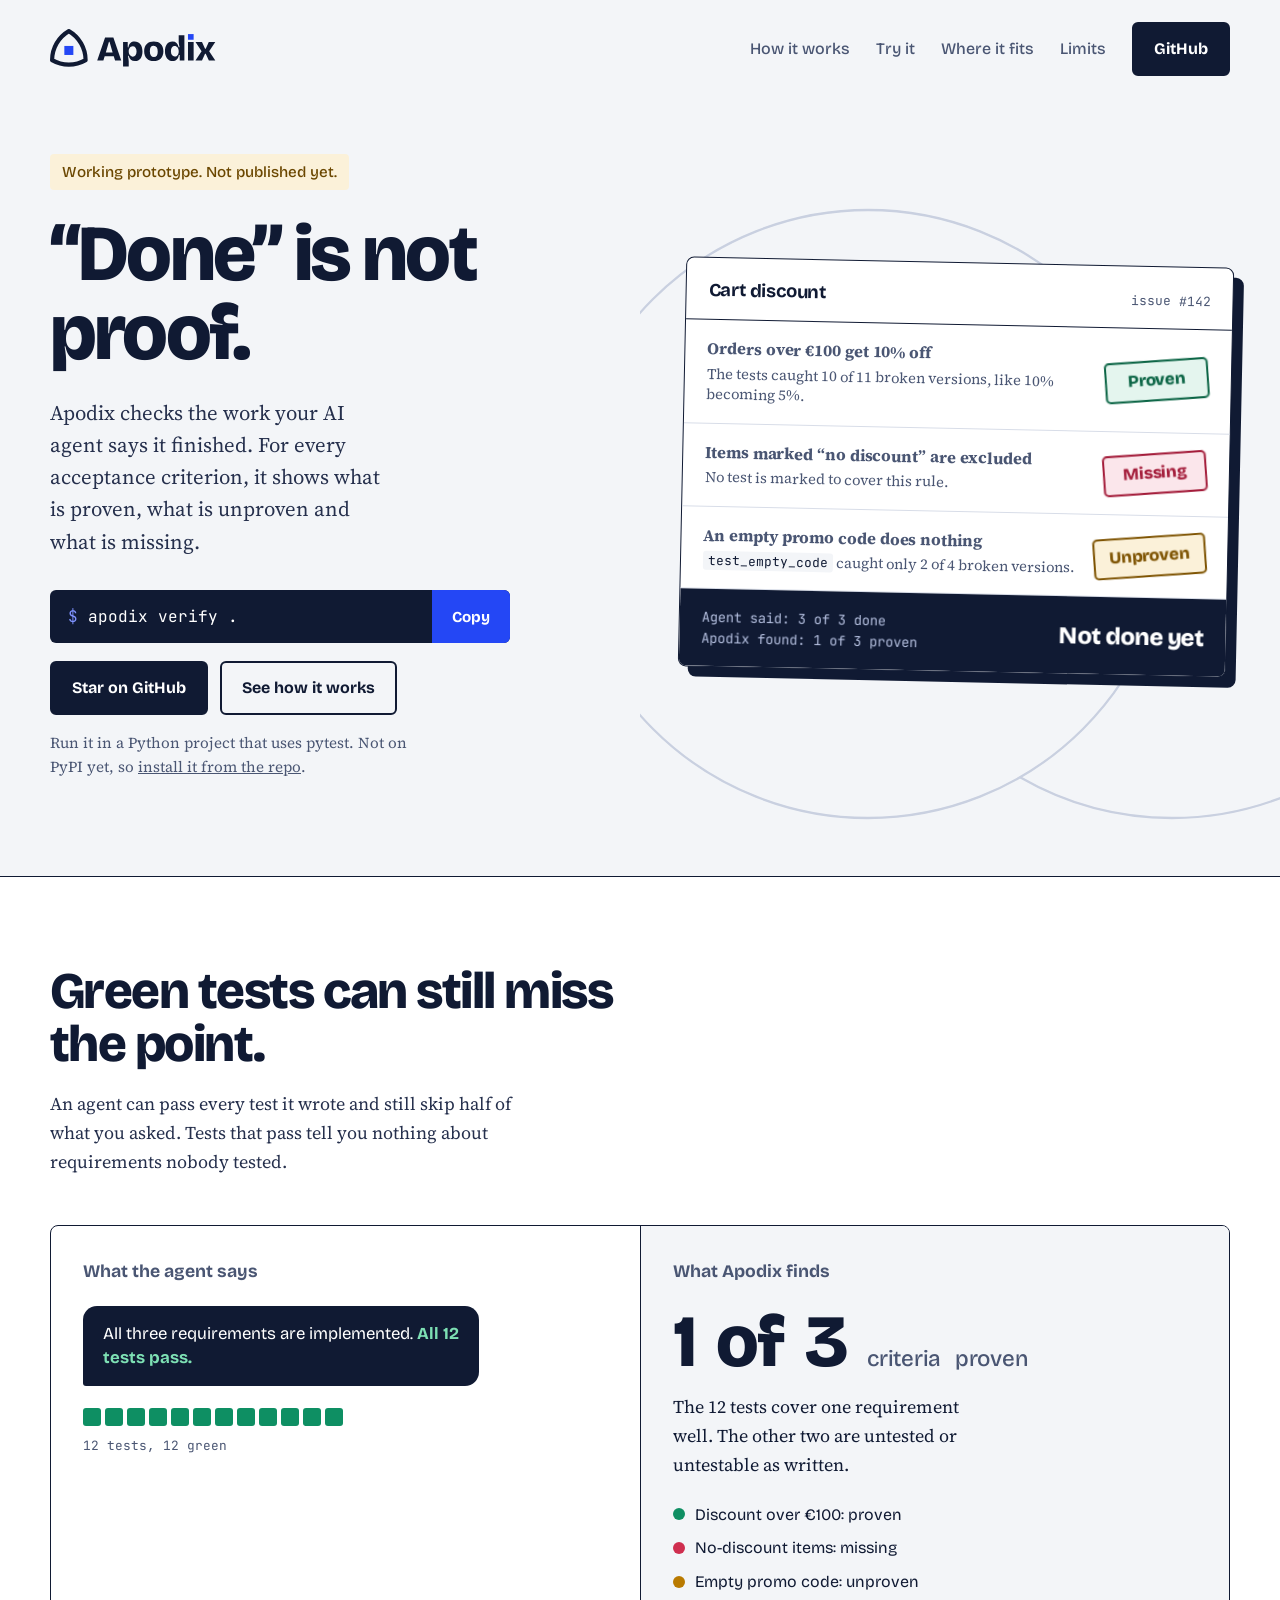
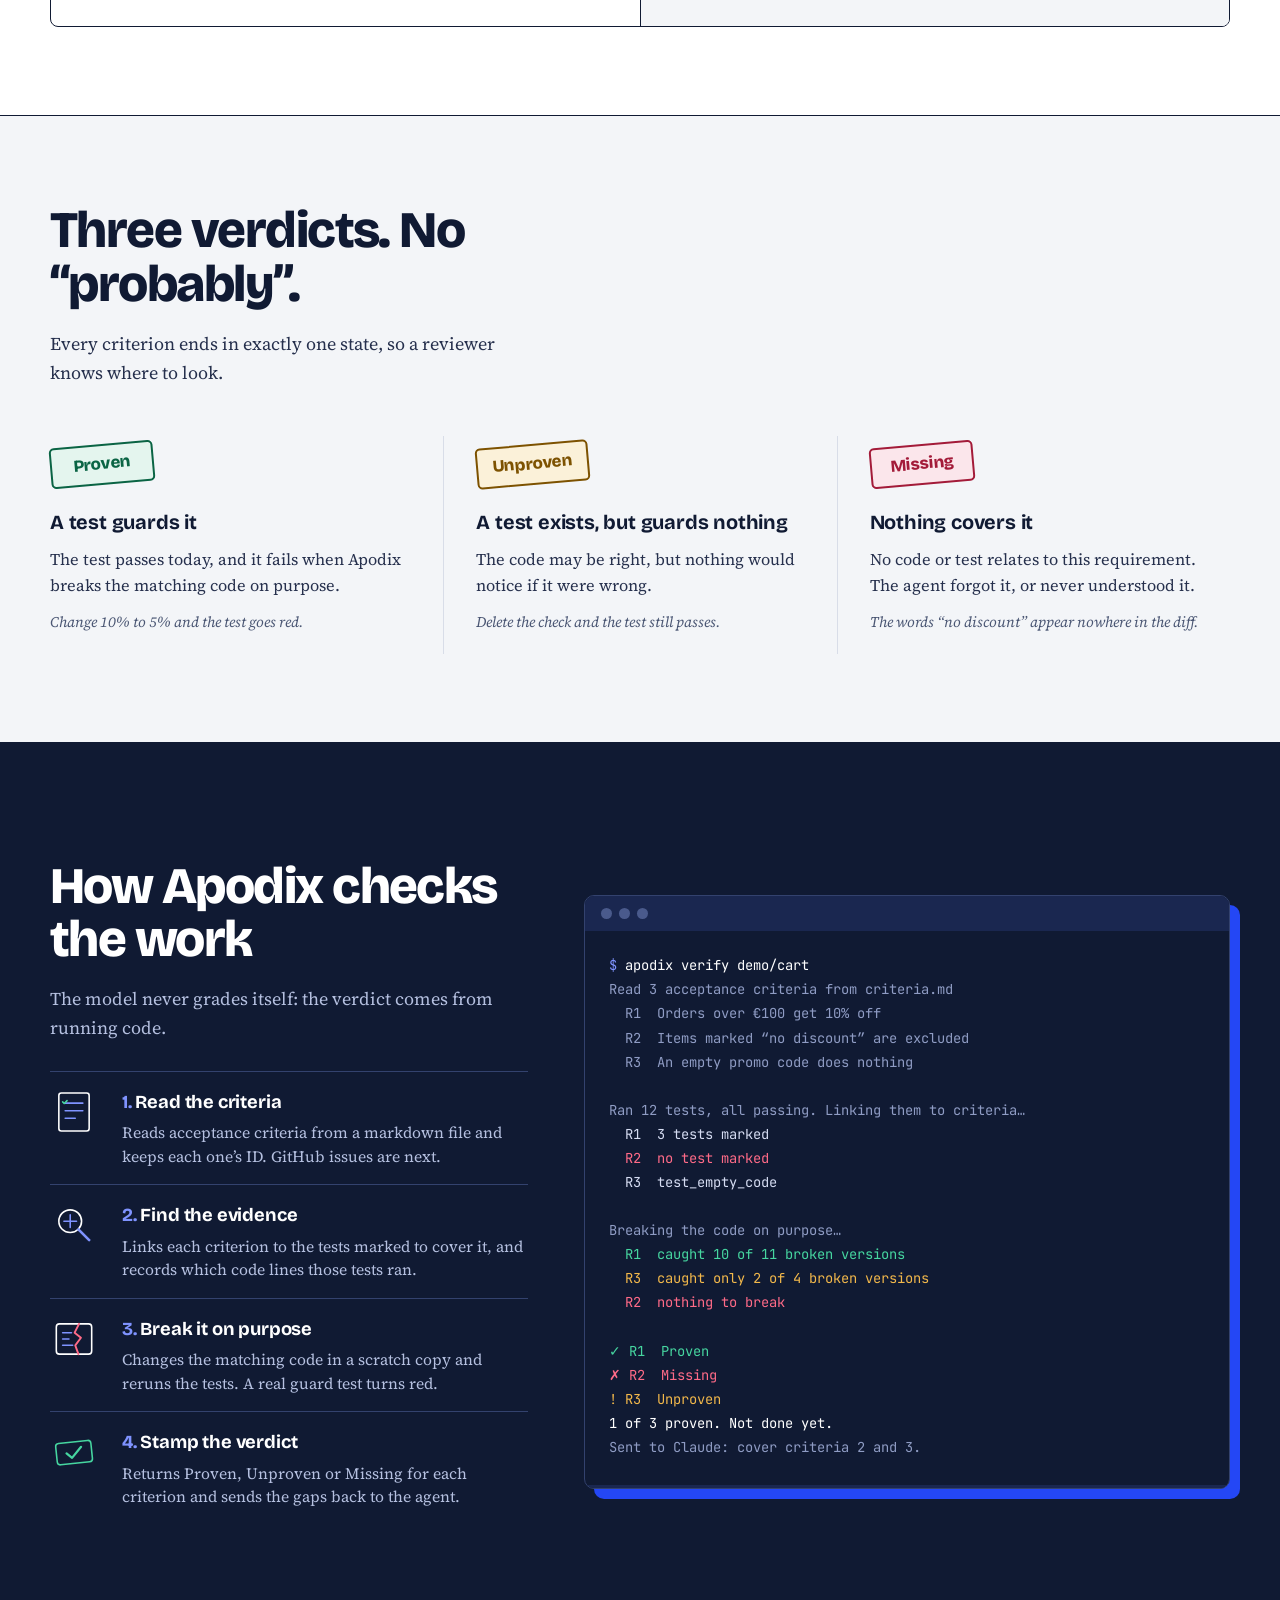
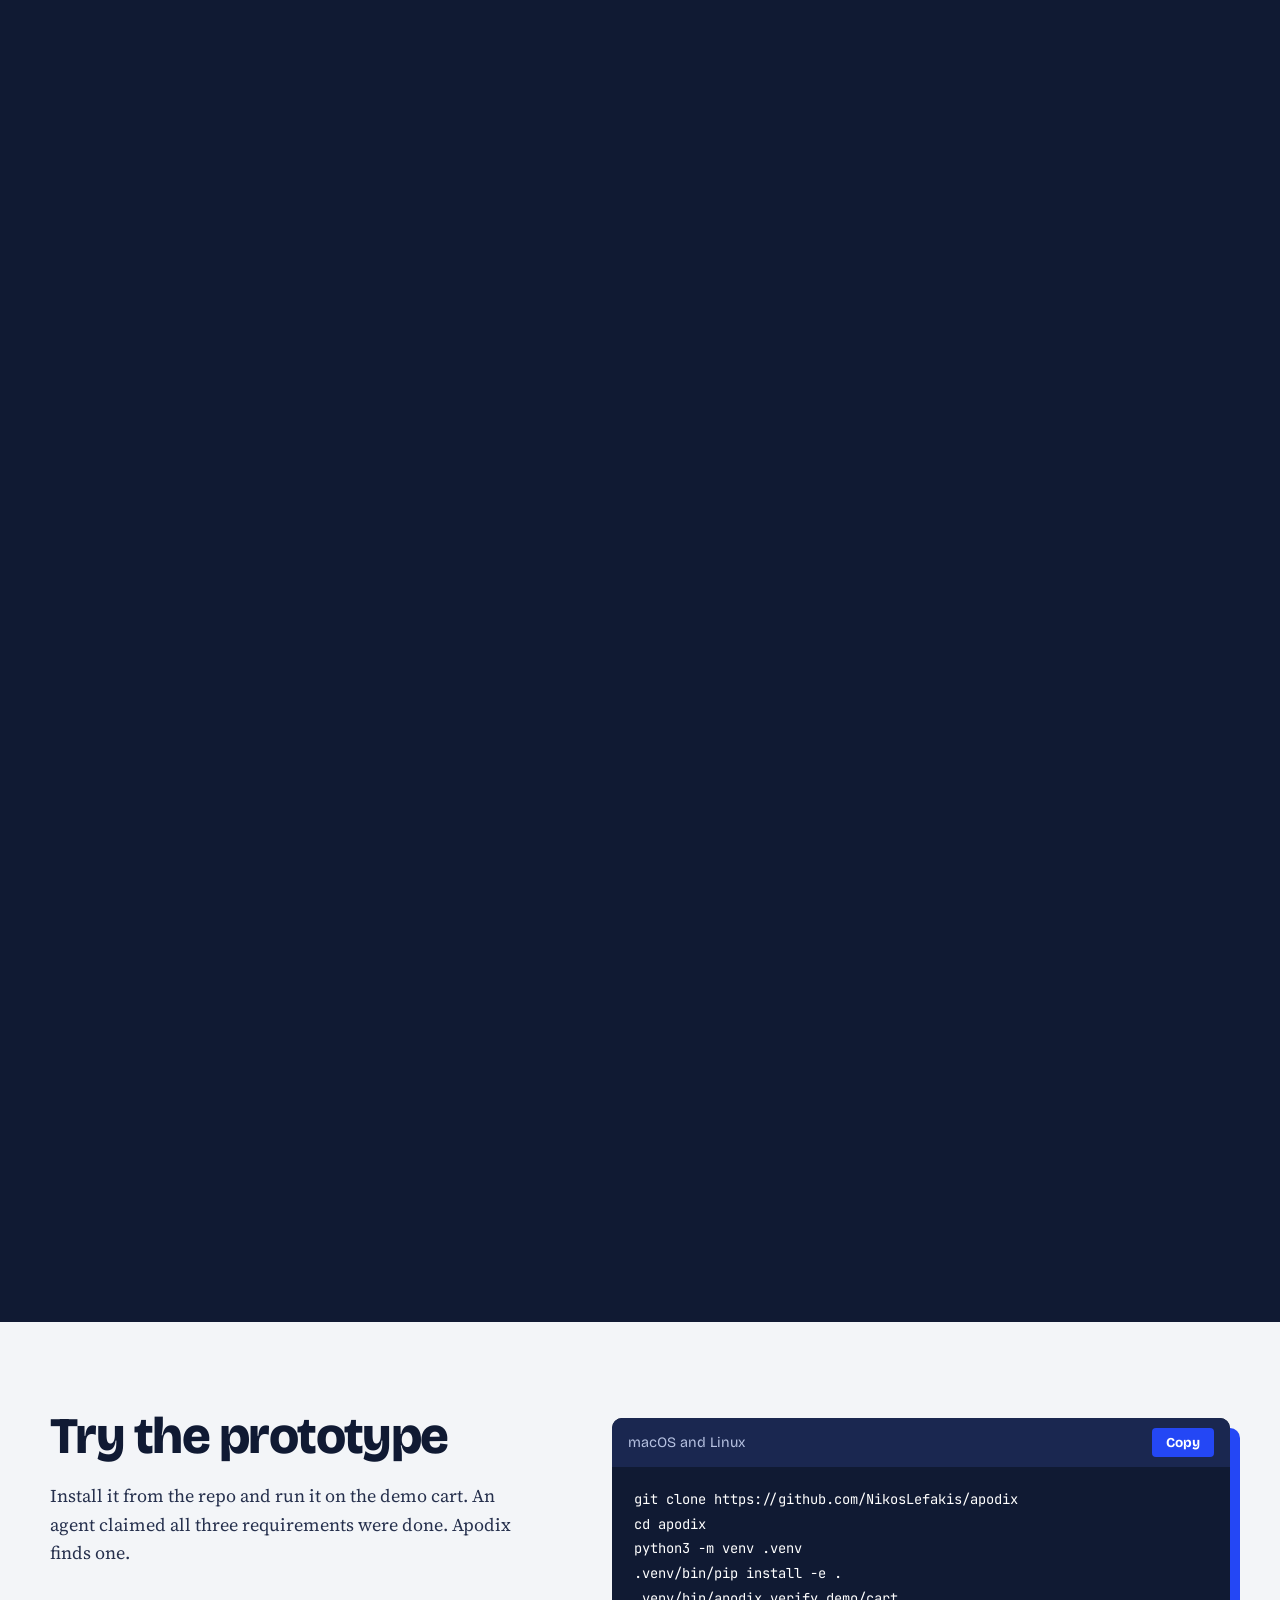
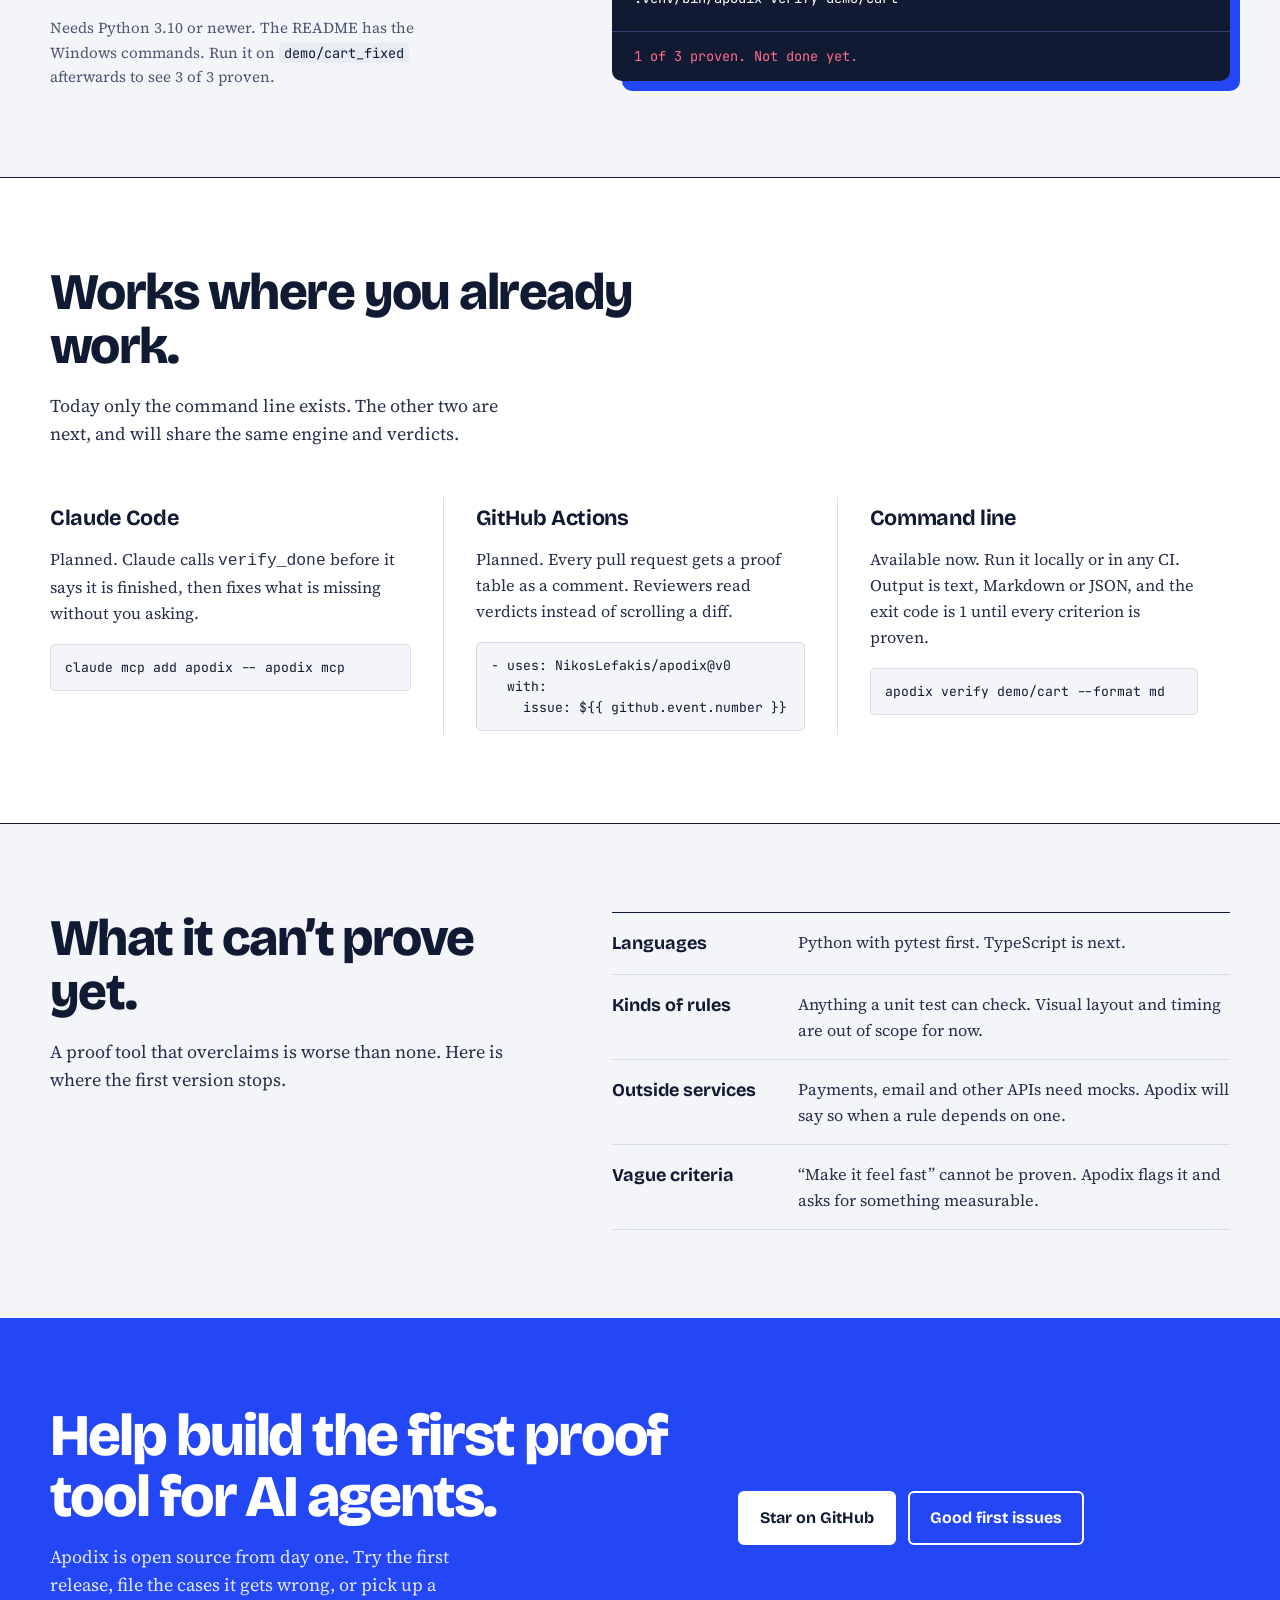
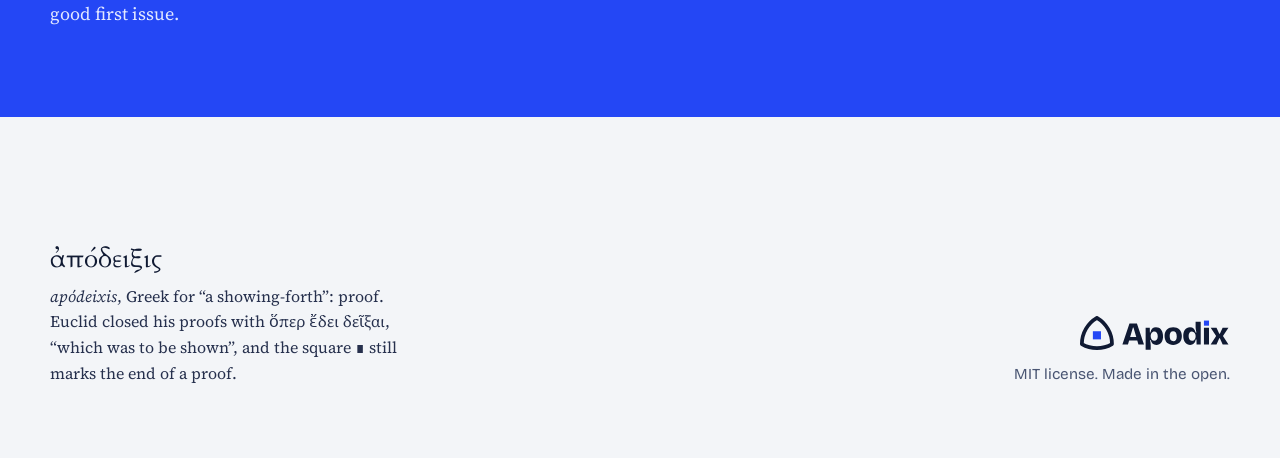
==== site/index.html @ 4a16f013 "Initial commit: Apodix prototype, landing page and brand Apodix checks that an AI agent's claim of "" ====
<!doctype html>
<html lang="en">
<head>
<meta charset="utf-8">
<meta name="viewport" content="width=device-width, initial-scale=1">
<title>Apodix: proof that your AI agent is actually done</title>
<link rel="icon" href="assets/favicon.svg" type="image/svg+xml">
<meta property="og:title" content="Apodix: proof that your AI agent is actually done">
<meta property="og:description" content="Checks every acceptance criterion your AI coding agent says it finished.">
<meta property="og:image" content="assets/social-preview.png">
<meta name="twitter:card" content="summary_large_image">
<meta name="description" content="Apodix checks every acceptance criterion your AI coding agent says it finished, and shows what is proven, unproven or missing.">
<link rel="preconnect" href="https://fonts.googleapis.com">
<link rel="preconnect" href="https://fonts.gstatic.com" crossorigin>
<link href="https://fonts.googleapis.com/css2?family=Bricolage+Grotesque:opsz,wght@12..96,500;12..96,700;12..96,800&family=Cardo:ital@0;1&family=JetBrains+Mono:wght@400;500&family=Source+Serif+4:opsz,wght@8..60,400;8..60,600&display=swap" rel="stylesheet">
<link rel="stylesheet" href="css/style.css">
</head>
<body>

<header class="site-header">
  <div class="wrap">
    <a class="brand" href="#top" aria-label="Apodix home"><img src="assets/logo-horizontal.svg" alt="Apodix" height="40"></a>
    <nav class="nav" aria-label="Main">
      <a href="#how">How it works</a>
      <a href="#try">Try it</a>
      <a href="#fits">Where it fits</a>
      <a href="#limits">Limits</a>
      <a class="btn" href="https://github.com/NikosLefakis/apodix">GitHub</a>
    </nav>
  </div>
</header>

<main id="top">

<!-- ================= HERO ================= -->
<div class="hero">
  <!-- Euclid, Book I, Proposition 1: the triangle is constructed as you scroll -->
  <svg class="euclid" id="euclid" viewBox="0 0 500 600" fill="none" stroke="#C9D0E0" stroke-width="1.5" aria-hidden="true">
    <circle data-from="0" data-to=".3" class="dr" pathLength="1" cx="150" cy="300" r="200"/>
    <circle data-from=".2" data-to=".5" class="dr" pathLength="1" cx="350" cy="300" r="200"/>
    <line data-from=".45" data-to=".58" class="dr" pathLength="1" x1="150" y1="300" x2="350" y2="300" stroke="#9FB0E8" stroke-width="2"/>
    <line data-from=".58" data-to=".78" class="dr" pathLength="1" x1="150" y1="300" x2="250" y2="126.8" stroke="#9FB0E8" stroke-width="2"/>
    <line data-from=".66" data-to=".86" class="dr" pathLength="1" x1="350" y1="300" x2="250" y2="126.8" stroke="#9FB0E8" stroke-width="2"/>
    <line data-from=".86" data-to=".95" class="fd" x1="250" y1="126.8" x2="250" y2="473.2" stroke-dasharray="4 6"/>
    <g data-from=".8" data-to=".95" class="fd" fill="#7F93D8" stroke="none" font-family="Cardo, serif" font-size="22" font-style="italic">
      <text x="128" y="322">A</text><text x="358" y="322">B</text><text x="243" y="112">C</text>
    </g>
    <g data-from=".78" data-to=".9" class="fd" fill="#9FB0E8" stroke="none"><circle cx="150" cy="300" r="4"/><circle cx="350" cy="300" r="4"/><circle cx="250" cy="126.8" r="4"/></g>
    <rect data-from=".97" data-to="1" class="pop" x="452" y="556" width="16" height="16" fill="#2447F5" stroke="none"/>
  </svg>

  <div class="wrap hero-grid">
    <div>
      <p class="concept-note">Working prototype. Not published yet.</p>
      <h1>“Done” is not proof.</h1>
      <p class="lead">Apodix checks the work your AI agent says it finished. For every acceptance criterion, it shows what is proven, what is unproven and what is missing.</p>

      <div class="install">
        <code><span>$</span> apodix verify .</code>
        <button type="button" id="copy" aria-label="Copy command">Copy</button>
      </div>
      <div class="hero-actions">
        <a class="btn" href="https://github.com/NikosLefakis/apodix">Star on GitHub</a>
        <a class="btn ghost" href="#how">See how it works</a>
      </div>
      <p class="small-note">Run it in a Python project that uses pytest. Not on PyPI yet, so <a href="#try">install it from the repo</a>.</p>
    </div>

    <div class="ledger" role="img" aria-label="Example report: one of three acceptance criteria is proven, one is unproven, one is missing.">
      <div class="ledger-head">
        <strong>Cart discount</strong>
        <span>issue #142</span>
      </div>
      <div class="row">
        <div>
          <p class="criterion">Orders over €100 get 10% off</p>
          <p>The tests caught 10 of 11 broken versions, like 10% becoming 5%.</p>
        </div>
        <span class="stamp proven">Proven</span>
      </div>
      <div class="row">
        <div>
          <p class="criterion">Items marked “no discount” are excluded</p>
          <p>No test is marked to cover this rule.</p>
        </div>
        <span class="stamp missing">Missing</span>
      </div>
      <div class="row">
        <div>
          <p class="criterion">An empty promo code does nothing</p>
          <p><code>test_empty_code</code> caught only 2 of 4 broken versions.</p>
        </div>
        <span class="stamp unproven">Unproven</span>
      </div>
      <div class="ledger-foot">
        <div class="tally">Agent said: 3 of 3 done<br>Apodix found: 1 of 3 proven</div>
        <div class="verdict">Not done yet</div>
      </div>
    </div>
  </div>
</div>

<!-- ================= THE GAP ================= -->
<section class="gap" aria-labelledby="gap-title">
  <svg class="euclid2" id="euclid2" viewBox="-60 80 620 440" fill="none" stroke="#C9D0E0" stroke-width="1.5" aria-hidden="true">
    <circle data-from="0" data-to=".3" class="dr" pathLength="1" cx="150" cy="300" r="200"/>
    <circle data-from=".2" data-to=".5" class="dr" pathLength="1" cx="350" cy="300" r="200"/>
    <line data-from=".45" data-to=".58" class="dr" pathLength="1" x1="150" y1="300" x2="350" y2="300" stroke="#9FB0E8" stroke-width="3"/>
    <line data-from=".58" data-to=".78" class="dr" pathLength="1" x1="150" y1="300" x2="250" y2="126.8" stroke="#9FB0E8" stroke-width="3"/>
    <line data-from=".66" data-to=".86" class="dr" pathLength="1" x1="350" y1="300" x2="250" y2="126.8" stroke="#9FB0E8" stroke-width="3"/>
    <g data-from=".8" data-to=".95" class="fd" fill="#7F93D8" stroke="none" font-family="Cardo, serif" font-size="24" font-style="italic">
      <text x="124" y="326">A</text><text x="360" y="326">B</text><text x="241" y="102">C</text>
    </g>
    <rect data-from=".95" data-to="1" class="pop" x="236" y="114" width="28" height="28" fill="#2447F5" stroke="none"/>
  </svg>
  <div class="wrap">
    <h2 class="section-title" id="gap-title">Green tests can still miss the point.</h2>
    <p class="section-lead">An agent can pass every test it wrote and still skip half of what you asked. Tests that pass tell you nothing about requirements nobody tested.</p>

    <div class="gap-grid">
      <div class="gap-col">
        <h3>What the agent says</h3>
        <div class="bubble">All three requirements are implemented. <b>All 12 tests pass.</b></div>
        <div class="tests" aria-hidden="true">
          <i></i><i></i><i></i><i></i><i></i><i></i><i></i><i></i><i></i><i></i><i></i><i></i>
        </div>
        <div class="tests-label">12 tests, 12 green</div>
      </div>
      <div class="gap-col">
        <h3>What Apodix finds</h3>
        <p class="found">1 of 3 <small>criteria proven</small></p>
        <p class="found-sub">The 12 tests cover one requirement well. The other two are untested or untestable as written.</p>
        <ul class="found-list">
          <li><span class="dot p"></span>Discount over €100: proven</li>
          <li><span class="dot m"></span>No-discount items: missing</li>
          <li><span class="dot u"></span>Empty promo code: unproven</li>
        </ul>
      </div>
    </div>
  </div>
</section>

<!-- ================= VERDICTS ================= -->
<section aria-labelledby="verdict-title">
  <div class="wrap">
    <h2 class="section-title" id="verdict-title">Three verdicts. No “probably”.</h2>
    <p class="section-lead">Every criterion ends in exactly one state, so a reviewer knows where to look.</p>
    <div class="verdicts">
      <div class="verdict-item">
        <span class="stamp proven">Proven</span>
        <h3>A test guards it</h3>
        <p>The test passes today, and it fails when Apodix breaks the matching code on purpose.</p>
        <p class="ex">Change 10% to 5% and the test goes red.</p>
      </div>
      <div class="verdict-item">
        <span class="stamp unproven">Unproven</span>
        <h3>A test exists, but guards nothing</h3>
        <p>The code may be right, but nothing would notice if it were wrong.</p>
        <p class="ex">Delete the check and the test still passes.</p>
      </div>
      <div class="verdict-item">
        <span class="stamp missing">Missing</span>
        <h3>Nothing covers it</h3>
        <p>No code or test relates to this requirement. The agent forgot it, or never understood it.</p>
        <p class="ex">The words “no discount” appear nowhere in the diff.</p>
      </div>
    </div>
  </div>
</section>

<!-- ================= HOW IT WORKS (pinned, driven by scroll) ================= -->
<section class="story" id="how" aria-labelledby="how-title">
  <div class="story-track">
    <div class="story-sticky">
      <div class="wrap story-grid">
        <div class="story-left">
          <h2 class="section-title" id="how-title">How Apodix checks the work</h2>
          <p class="section-lead">The model never grades itself: the verdict comes from running code.</p>
          <ol class="story-steps">
            <li class="s"><svg viewBox="0 0 76 76" fill="none" stroke="#fff" stroke-width="2.5" stroke-linecap="round" stroke-linejoin="round" aria-hidden="true"><rect x="14" y="8" width="48" height="60" rx="4"/><path d="M24 24h28M24 36h28M24 48h16" stroke="#7F93FF"/><path d="M20 22l2.5 2.5L27 20" stroke="#46D6A0"/></svg>
              <div><h3>Read the criteria</h3><p>Reads acceptance criteria from a markdown file and keeps each one’s ID. GitHub issues are next.</p></div></li>
            <li class="s"><svg viewBox="0 0 76 76" fill="none" stroke="#fff" stroke-width="2.5" stroke-linecap="round" stroke-linejoin="round" aria-hidden="true"><circle cx="32" cy="32" r="18"/><path d="M45 45l17 17" stroke="#7F93FF" stroke-width="4"/><path d="M22 32h20M32 22v20" stroke="#7F93FF"/></svg>
              <div><h3>Find the evidence</h3><p>Links each criterion to the tests marked to cover it, and records which code lines those tests ran.</p></div></li>
            <li class="s"><svg viewBox="0 0 76 76" fill="none" stroke="#fff" stroke-width="2.5" stroke-linecap="round" stroke-linejoin="round" aria-hidden="true"><rect x="10" y="14" width="56" height="48" rx="5"/><path d="M20 28h14M20 38h10M20 48h16" stroke="#7F93FF"/><path d="M46 14l-7 14 10 8-9 12 5 14" stroke="#FF6B88" stroke-width="3"/></svg>
              <div><h3>Break it on purpose</h3><p>Changes the matching code in a scratch copy and reruns the tests. A real guard test turns red.</p></div></li>
            <li class="s"><svg viewBox="0 0 76 76" fill="none" stroke="#fff" stroke-width="2.5" stroke-linecap="round" stroke-linejoin="round" aria-hidden="true"><rect x="10" y="22" width="56" height="34" rx="5" transform="rotate(-6 38 38)" stroke="#46D6A0"/><path d="M26 39l8 8 16-16" stroke="#46D6A0" stroke-width="3.5" transform="rotate(-6 38 38)"/></svg>
              <div><h3>Stamp the verdict</h3><p>Returns Proven, Unproven or Missing for each criterion and sends the gaps back to the agent.</p></div></li>
          </ol>
        </div>
        <div class="terminal" role="img" aria-label="Terminal output of the apodix verify command, building up step by step">
          <div class="term-bar"><i></i><i></i><i></i></div>
          <div class="term-body">
            <div class="ln cmd" data-at=".02">apodix verify demo/cart</div>
            <div class="ln dim" data-at=".10">Read 3 acceptance criteria from criteria.md</div>
            <div class="ln dim" data-at=".14">  R1  Orders over €100 get 10% off</div>
            <div class="ln dim" data-at=".18">  R2  Items marked “no discount” are excluded</div>
            <div class="ln dim" data-at=".22">  R3  An empty promo code does nothing</div>
            <div class="ln">&nbsp;</div>
            <div class="ln dim" data-at=".28">Ran 12 tests, all passing. Linking them to criteria…</div>
            <div class="ln" data-at=".33">  R1  3 tests marked</div>
            <div class="ln bad" data-at=".38">  R2  no test marked</div>
            <div class="ln" data-at=".43">  R3  test_empty_code</div>
            <div class="ln">&nbsp;</div>
            <div class="ln dim" data-at=".53">Breaking the code on purpose…</div>
            <div class="ln ok" data-at=".58">  R1  caught 10 of 11 broken versions</div>
            <div class="ln warn" data-at=".64">  R3  caught only 2 of 4 broken versions</div>
            <div class="ln bad" data-at=".70">  R2  nothing to break</div>
            <div class="ln">&nbsp;</div>
            <div class="ln ok" data-at=".78">✓ R1  Proven</div>
            <div class="ln bad" data-at=".84">✗ R2  Missing</div>
            <div class="ln warn" data-at=".90">! R3  Unproven</div>
            <div class="ln cmd-end" data-at=".95" style="color:#fff">1 of 3 proven. Not done yet.</div>
            <div class="ln dim" data-at=".98">Sent to Claude: cover criteria 2 and 3.</div>
          </div>
          <div class="story-progress"><i></i></div>
        </div>
      </div>
    </div>
  </div>
</section>

<!-- ================= TRY IT ================= -->
<section class="try" id="try" aria-labelledby="try-title">
  <div class="wrap try-grid">
    <div>
      <h2 class="section-title" id="try-title">Try the prototype</h2>
      <p class="section-lead">Install it from the repo and run it on the demo cart. An agent claimed all three requirements were done. Apodix finds one.</p>
      <p class="small-note">Needs Python 3.10 or newer. The README has the Windows commands. Run it on <code>demo/cart_fixed</code> afterwards to see 3 of 3 proven.</p>
    </div>
    <div class="codepanel">
      <div class="codepanel-bar"><span>macOS and Linux</span><button type="button" class="copy-btn" data-target="try-code">Copy</button></div>
<pre id="try-code">git clone https://github.com/NikosLefakis/apodix
cd apodix
python3 -m venv .venv
.venv/bin/pip install -e .
.venv/bin/apodix verify demo/cart</pre>
      <div class="codepanel-out" aria-label="Expected result">1 of 3 proven. Not done yet.</div>
    </div>
  </div>
</section>

<!-- ================= WHERE IT FITS ================= -->
<section class="fits" id="fits" aria-labelledby="fits-title">
  <div class="wrap">
    <h2 class="section-title" id="fits-title">Works where you already work.</h2>
    <p class="section-lead">Today only the command line exists. The other two are next, and will share the same engine and verdicts.</p>
    <div class="fits-grid">
      <div class="fit">
        <h3>Claude Code</h3>
        <p>Planned. Claude calls <code>verify_done</code> before it says it is finished, then fixes what is missing without you asking.</p>
        <code class="block">claude mcp add apodix -- apodix mcp</code>
      </div>
      <div class="fit">
        <h3>GitHub Actions</h3>
        <p>Planned. Every pull request gets a proof table as a comment. Reviewers read verdicts instead of scrolling a diff.</p>
        <code class="block">- uses: NikosLefakis/apodix@v0
  with:
    issue: ${{ github.event.number }}</code>
      </div>
      <div class="fit">
        <h3>Command line</h3>
        <p>Available now. Run it locally or in any CI. Output is text, Markdown or JSON, and the exit code is 1 until every criterion is proven.</p>
        <code class="block">apodix verify demo/cart --format md</code>
      </div>
    </div>
  </div>
</section>

<!-- ================= LIMITS ================= -->
<section id="limits" aria-labelledby="limits-title">
  <div class="wrap limits">
    <div>
      <h2 class="section-title" id="limits-title">What it can’t prove yet.</h2>
      <p class="section-lead" style="margin-bottom:0">A proof tool that overclaims is worse than none. Here is where the first version stops.</p>
    </div>
    <ul>
      <li><b>Languages</b><span>Python with pytest first. TypeScript is next.</span></li>
      <li><b>Kinds of rules</b><span>Anything a unit test can check. Visual layout and timing are out of scope for now.</span></li>
      <li><b>Outside services</b><span>Payments, email and other APIs need mocks. Apodix will say so when a rule depends on one.</span></li>
      <li><b>Vague criteria</b><span>“Make it feel fast” cannot be proven. Apodix flags it and asks for something measurable.</span></li>
    </ul>
  </div>
</section>

<!-- ================= CTA ================= -->
<section class="cta" aria-labelledby="cta-title">
  <div class="wrap">
    <div>
      <h2 id="cta-title">Help build the first proof tool for AI agents.</h2>
      <p>Apodix is open source from day one. Try the first release, file the cases it gets wrong, or pick up a good first issue.</p>
    </div>
    <div class="cta-actions">
      <a class="btn" href="https://github.com/NikosLefakis/apodix">Star on GitHub</a>
      <a class="btn ghost" href="https://github.com/NikosLefakis/apodix/issues">Good first issues</a>
    </div>
  </div>
</section>

</main>

<footer class="site-footer">
  <div class="wrap footer-grid">
    <div>
      <div class="qed" id="qed" aria-hidden="true"></div>
    <p class="etymology">
      <span class="gr" lang="grc">ἀπόδειξις</span>
      <i>apódeixis</i>, Greek for “a showing-forth”: proof. Euclid closed his proofs with <span lang="grc">ὅπερ ἔδει δεῖξαι</span>, “which was to be shown”, and the square ∎ still marks the end of a proof.
    </p>
    </div>
    <div class="footer-meta">
      <a class="brand" href="#top" aria-label="Apodix home"><img src="assets/logo-horizontal.svg" alt="Apodix" height="36"></a>
      <div>MIT license. Made in the open.</div>
    </div>
  </div>
</footer>

<script src="js/main.js" defer></script>
</body>
</html>
---- site/css/style.css ----
:root {
  --chalk: #F3F5F8;
  --paper: #FFFFFF;
  --ink: #101A33;
  --slate: #4A5673;
  --line: #D8DDE8;
  --blue: #2447F5;
  --blue-deep: #1B36BD;
  --proven: #0E8F63;
  --proven-bg: #E4F5EE;
  --unproven: #B97A00;
  --unproven-bg: #FBF1D9;
  --missing: #CF2E4F;
  --missing-bg: #FBE6EB;
  --display: "Bricolage Grotesque", "Segoe UI", system-ui, sans-serif;
  --body: "Source Serif 4", Georgia, "Times New Roman", serif;
  --mono: "JetBrains Mono", ui-monospace, Consolas, monospace;
  --greek: "Cardo", "Gentium Plus", "Times New Roman", serif;
}
* { box-sizing: border-box; }
html { scroll-behavior: smooth; }
body {
  margin: 0;
  background: var(--chalk);
  color: var(--ink);
  font-family: var(--body);
  font-size: 1.125rem;
  line-height: 1.6;
  -webkit-font-smoothing: antialiased;
}
a { color: inherit; }
a:focus-visible, button:focus-visible {
  outline: 3px solid var(--blue);
  outline-offset: 3px;
}
.wrap { width: min(1180px, 100% - 48px); margin-inline: auto; }

/* ---------- header ---------- */
.site-header { padding: 22px 0; }
.site-header .wrap { display: flex; align-items: center; justify-content: space-between; gap: 16px; }
.brand { display: inline-flex; align-items: center; gap: 10px; text-decoration: none; font-family: var(--display); font-weight: 800; font-size: 1.4rem; letter-spacing: -0.02em; }
.brand img { display: block; width: auto; }
.nav { display: flex; align-items: center; gap: 26px; font-family: var(--display); font-weight: 500; font-size: 1rem; }
.nav a { text-decoration: none; color: var(--slate); }
.nav a:hover { color: var(--ink); }
.nav .btn, .nav .btn:hover { color: #fff; }

.btn {
  display: inline-flex; align-items: center; gap: 10px;
  font-family: var(--display); font-weight: 700; font-size: 1rem;
  padding: 12px 20px; border-radius: 6px; text-decoration: none;
  background: var(--ink); color: #fff; border: 2px solid var(--ink);
  transition: background .15s, border-color .15s;
}
.btn:hover { background: var(--blue-deep); border-color: var(--blue-deep); }
.btn.ghost { background: transparent; color: var(--ink); }
.btn.ghost:hover { background: var(--ink); color: #fff; }

/* ---------- hero ---------- */
.hero { position: relative; padding: 56px 0 96px; overflow: hidden; }
.hero-grid { display: grid; grid-template-columns: 1.05fr 1fr; gap: 56px; align-items: center; position: relative; z-index: 1; }
.concept-note {
  display: inline-block; font-family: var(--display); font-size: .95rem; font-weight: 500;
  background: var(--unproven-bg); color: #6B4700; padding: 6px 12px; border-radius: 4px; margin: 0 0 24px;
}
h1 {
  font-family: var(--display); font-weight: 800; font-size: clamp(2.8rem, 6.2vw, 5.4rem);
  line-height: 1; letter-spacing: -0.035em; margin: 0 0 24px;
}
.lead { font-size: 1.3rem; line-height: 1.55; max-width: 34ch; color: #26304D; margin: 0 0 32px; }
.install {
  display: flex; align-items: stretch; max-width: 460px;
  background: var(--ink); color: #fff; border-radius: 6px; overflow: hidden; margin-bottom: 18px;
}
.install code { flex: 1; font-family: var(--mono); font-size: 1rem; padding: 14px 18px; }
.install code span { color: #7F93FF; }
.install button {
  font-family: var(--display); font-weight: 700; font-size: .95rem; cursor: pointer;
  background: var(--blue); color: #fff; border: 0; padding: 0 20px;
}
.install button:hover { background: var(--blue-deep); }
.hero-actions { display: flex; flex-wrap: wrap; gap: 12px; align-items: center; }
.small-note { font-size: .95rem; color: var(--slate); margin: 16px 0 0; max-width: 46ch; }
.small-note code { font-family: var(--mono); font-size: .85rem; background: #E8ECF3; padding: 1px 5px; border-radius: 3px; color: var(--ink); }

.euclid {
  position: absolute; right: -120px; top: -40px; width: 760px; height: auto; z-index: 0; pointer-events: none;
}

/* ---------- the ledger (hero visual) ---------- */
.ledger {
  background: var(--paper); border: 1.5px solid var(--ink); border-radius: 8px;
  box-shadow: 10px 10px 0 var(--ink); transform: rotate(1.2deg);
  font-family: var(--display); overflow: hidden;
}
.ledger-head { display: flex; justify-content: space-between; align-items: baseline; gap: 12px; padding: 18px 22px 14px; border-bottom: 1.5px solid var(--ink); }
.ledger-head strong { font-size: 1.15rem; letter-spacing: -0.01em; }
.ledger-head span { font-family: var(--mono); font-size: .8rem; color: var(--slate); }
.row { display: grid; grid-template-columns: 1fr auto; gap: 16px; padding: 18px 22px; border-bottom: 1px solid var(--line); align-items: center; }
.row .criterion { font-size: 1.02rem; font-weight: 700; margin: 0 0 4px; letter-spacing: -0.005em; line-height: 1.3; }
.row p { font-family: var(--body); font-size: .92rem; line-height: 1.4; color: var(--slate); margin: 0; }
.row code { font-family: var(--mono); font-size: .8rem; background: var(--chalk); padding: 1px 5px; border-radius: 3px; color: var(--ink); }
.stamp {
  display: inline-block; font-family: var(--display); font-weight: 800; font-size: 1.05rem;
  padding: 5px 14px; border: 2.5px solid currentColor; border-radius: 5px; transform: rotate(-5deg);
  letter-spacing: -0.01em; white-space: nowrap; min-width: 104px; text-align: center;
}
.stamp.proven { color: #0A6444; background: var(--proven-bg); }
.stamp.unproven { color: #7D5200; background: var(--unproven-bg); }
.stamp.missing { color: #A31B39; background: var(--missing-bg); }
.ledger-foot { display: flex; justify-content: space-between; align-items: center; gap: 16px; padding: 18px 22px; background: var(--ink); color: #fff; }
.ledger-foot .tally { font-family: var(--mono); font-size: .85rem; color: #B5C0E0; line-height: 1.5; }
.ledger-foot .verdict { font-weight: 800; font-size: 1.5rem; letter-spacing: -0.02em; }

/* the one orchestrated moment: stamps land in order */
.hero .stamp, .hero .verdict, .hero .tally { opacity: 0; animation: land .45s cubic-bezier(.25,1,.5,1) forwards; }
.hero .row:nth-of-type(1) .stamp { animation-delay: .7s; }
.hero .row:nth-of-type(2) .stamp { animation-delay: 1.4s; }
.hero .row:nth-of-type(3) .stamp { animation-delay: 2.1s; }
.hero .tally { animation-delay: 2.7s; animation-name: fade; }
.hero .verdict { animation-delay: 2.9s; }
@keyframes land {
  0% { opacity: 0; transform: rotate(-5deg) scale(1.9); }
  100% { opacity: 1; transform: rotate(-5deg) scale(1); }
}
.hero .verdict { animation-name: fadeUp; }
@keyframes fade { to { opacity: 1; } }
@keyframes fadeUp { 0% { opacity: 0; transform: translateY(6px); } 100% { opacity: 1; transform: none; } }

/* ---------- section scaffolding ---------- */
section { padding: 88px 0; }
.section-title { font-family: var(--display); font-weight: 800; font-size: clamp(2rem, 4vw, 3.2rem); letter-spacing: -0.03em; line-height: 1.05; margin: 0 0 18px; max-width: 18ch; }
.section-lead { max-width: 52ch; color: #26304D; margin: 0 0 48px; }

/* gap section: agent says vs ledger says */
.gap { background: var(--paper); border-block: 1.5px solid var(--ink); position: relative; overflow: hidden; }
.gap .wrap { position: relative; z-index: 1; }
.euclid2 { position: absolute; right: 24px; top: 56px; width: 460px; height: auto; pointer-events: none; z-index: 0; }
@media (max-width: 980px) { .euclid2 { width: 300px; right: -40px; top: 24px; opacity: .6; } }
.gap-grid { display: grid; grid-template-columns: minmax(0, 1fr) minmax(0, 1fr); gap: 0; border: 1.5px solid var(--ink); border-radius: 8px; overflow: hidden; }
.gap-col { padding: 32px; }
.gap-col + .gap-col { border-left: 1.5px solid var(--ink); background: var(--chalk); }
.gap-col h3 { font-family: var(--display); font-size: 1.1rem; font-weight: 700; margin: 0 0 20px; color: var(--slate); }
.bubble { font-family: var(--display); background: var(--ink); color: #fff; border-radius: 14px 14px 14px 3px; padding: 16px 20px; font-size: 1.05rem; line-height: 1.45; max-width: 36ch; }
.bubble b { color: #7DE0B4; }
.bubble + .bubble { margin-top: 10px; }
.tests { display: flex; gap: 4px; margin-top: 22px; flex-wrap: wrap; max-width: 280px; }
.tests i { width: 18px; height: 18px; background: var(--proven); border-radius: 3px; display: block; }
.tests-label { font-family: var(--mono); font-size: .8rem; color: var(--slate); margin-top: 10px; }
.found { font-family: var(--display); font-size: clamp(3rem, 6vw, 4.6rem); font-weight: 800; letter-spacing: -0.03em; word-spacing: .12em; line-height: 1; margin: 0; }
.found small { font-size: 1.4rem; color: var(--slate); font-weight: 500; letter-spacing: -0.01em; }
.found-sub { margin: 14px 0 22px; max-width: 34ch; }
.found-list { list-style: none; padding: 0; margin: 0; font-family: var(--display); font-size: 1rem; display: grid; gap: 8px; }
.found-list li { display: flex; align-items: center; gap: 10px; }
.dot { width: 12px; height: 12px; border-radius: 50%; flex: none; }
.dot.p { background: var(--proven); } .dot.u { background: var(--unproven); } .dot.m { background: var(--missing); }

/* verdicts */
.verdicts { display: grid; grid-template-columns: repeat(3, minmax(0, 1fr)); }
.verdict-item { padding: 8px 32px 8px 0; }
.verdict-item + .verdict-item { padding-left: 32px; border-left: 1.5px solid var(--line); }
.verdict-item .stamp { margin-bottom: 22px; animation: none; }
.verdict-item h3 { font-family: var(--display); font-size: 1.25rem; margin: 0 0 8px; letter-spacing: -0.01em; }
.verdict-item p { margin: 0 0 12px; color: #26304D; font-size: 1.02rem; }
.verdict-item .ex { font-size: .92rem; color: var(--slate); font-style: italic; }

/* how it works: pinned, scroll-driven story */
.story { background: var(--ink); color: #fff; padding: 0; }
.story-grid { display: grid; grid-template-columns: .85fr 1.15fr; gap: 56px; align-items: center; padding-block: 88px; }
.story .section-title { max-width: 14ch; }
.story .section-lead { color: #B5C0E0; margin-bottom: 28px; }
.story-steps { list-style: none; margin: 0; padding: 0; counter-reset: s; }
.story-steps .s { display: grid; grid-template-columns: 56px 1fr; gap: 16px; padding: 16px 0; border-top: 1px solid #33426E; transition: opacity .3s; }
.story-steps svg { width: 48px; height: 48px; }
.story-steps h3 { font-family: var(--display); font-size: 1.15rem; margin: 0 0 4px; letter-spacing: -0.01em; }
.story-steps h3::before { counter-increment: s; content: counter(s) ". "; color: #7F93FF; }
.story-steps p { margin: 0; color: #B5C0E0; font-size: .98rem; line-height: 1.5; }

.terminal { background: var(--ink); border: 1.5px solid #33426E; border-radius: 10px; overflow: hidden; box-shadow: 10px 10px 0 var(--blue); }
.term-bar { display: flex; gap: 7px; padding: 12px 16px; background: #1A2750; }
.term-bar i { width: 11px; height: 11px; border-radius: 50%; background: #4A5A8C; display: block; }
.term-body { padding: 22px 24px 26px; font-family: var(--mono); font-size: .86rem; line-height: 1.75; color: #D5DCF2; overflow-x: auto; }
.term-body .ln { white-space: pre; }
.term-body .dim { color: #8F9CC4; }
.term-body .ok { color: #46D6A0; }
.term-body .bad { color: #FF6B88; }
.term-body .warn { color: #F2B84B; }
.term-body .cmd { color: #fff; }
.term-body .cmd::before { content: "$ "; color: #7F93FF; }
.story-progress { display: none; height: 3px; background: #1A2750; }
.story-progress i { display: block; height: 100%; width: calc(var(--p, 0) * 100%); background: var(--light-blue); }

/* pinned mode is switched on by script, only on wide, tall screens without reduced motion */
.story.is-pinned .story-track { height: 420vh; }
.story.is-pinned .story-sticky { position: sticky; top: 0; height: 100vh; display: flex; align-items: center; }
.story.is-pinned .story-grid { padding-block: 0; width: min(1180px, 100% - 48px); }
.story.is-pinned .s { opacity: .38; }
.story.is-pinned .s.done { opacity: .62; }
.story.is-pinned .s.active { opacity: 1; }
.story.is-pinned .ln { opacity: 0; transform: translateY(4px); transition: opacity .25s, transform .25s; }
.story.is-pinned .ln.on { opacity: 1; transform: none; }
.story.is-pinned .story-progress { display: block; }

/* the proof square that fills in as the page ends */
.qed { width: 44px; height: 44px; background: var(--blue); margin-bottom: 22px; transform-origin: left bottom; }

/* where it fits */
.fits { background: var(--paper); border-block: 1.5px solid var(--ink); }
.fits-grid { display: grid; grid-template-columns: repeat(3, minmax(0, 1fr)); }
.fit { padding: 4px 32px 4px 0; }
.fit + .fit { padding-left: 32px; border-left: 1.5px solid var(--line); }
.fit h3 { font-family: var(--display); font-size: 1.35rem; margin: 0 0 10px; letter-spacing: -0.015em; }
.fit p { margin: 0 0 18px; color: #26304D; font-size: 1.02rem; }
.fit code.block { display: block; font-family: var(--mono); font-size: .82rem; background: var(--chalk); border: 1px solid var(--line); border-radius: 5px; padding: 12px 14px; overflow-x: auto; white-space: pre; line-height: 1.6; }

/* honesty */
.limits { display: grid; grid-template-columns: .9fr 1.1fr; gap: 56px; align-items: start; }
.limits ul { margin: 0; padding: 0; list-style: none; display: grid; gap: 0; border-top: 1.5px solid var(--ink); }
.limits li { padding: 16px 0; border-bottom: 1px solid var(--line); display: grid; grid-template-columns: 170px 1fr; gap: 16px; }
.limits li b { font-family: var(--display); }
.limits li span { color: #26304D; font-size: 1.02rem; }

/* cta */
.cta { background: var(--blue); color: #fff; text-align: left; }
.cta .wrap { display: grid; grid-template-columns: 1.3fr 1fr; gap: 48px; align-items: center; }
.cta h2 { font-family: var(--display); font-weight: 800; font-size: clamp(2.2rem, 4.6vw, 3.8rem); letter-spacing: -0.035em; line-height: 1.02; margin: 0 0 16px; }
.cta p { margin: 0; max-width: 46ch; color: #E3E8FF; }
.cta .btn { background: #fff; color: var(--ink); border-color: #fff; }
.cta .btn:hover { background: var(--ink); color: #fff; border-color: var(--ink); }
.cta .btn.ghost { background: transparent; color: #fff; border-color: #fff; }
.cta .btn.ghost:hover { background: #fff; color: var(--ink); }
.cta-actions { display: flex; flex-wrap: wrap; gap: 12px; }

/* footer */
.site-footer { padding: 56px 0 72px; }
.footer-grid { display: grid; grid-template-columns: 1.2fr 1fr; gap: 48px; align-items: end; }
.etymology { font-size: 1rem; color: #26304D; max-width: 48ch; margin: 0; }
.etymology .gr { font-family: var(--greek); font-size: 1.6rem; display: block; color: var(--ink); margin-bottom: 4px; }
.footer-meta { text-align: right; font-family: var(--display); color: var(--slate); font-size: .95rem; }
.footer-meta .brand { margin-bottom: 10px; color: var(--ink); }

/* ---------- responsive ---------- */
@media (max-width: 980px) {
  .hero-grid, .story-grid, .limits, .cta .wrap, .footer-grid { grid-template-columns: 1fr; }
  .euclid { width: 560px; right: -200px; opacity: .6; }
  .footer-meta { text-align: left; }
}
@media (max-width: 720px) {
  section { padding: 64px 0; }
  .nav a:not(.btn) { display: none; }
  .gap-grid, .verdicts, .fits-grid { grid-template-columns: 1fr; }
  .gap-col + .gap-col { border-left: 0; border-top: 1.5px solid var(--ink); }
  .verdict-item, .fit { padding: 0 0 28px; }
  .verdict-item + .verdict-item, .fit + .fit { padding: 28px 0 0; border-left: 0; border-top: 1.5px solid var(--line); }
  .limits li { grid-template-columns: 1fr; gap: 2px; }
  .ledger { transform: none; box-shadow: 6px 6px 0 var(--ink); }
  .row { grid-template-columns: 1fr; }
  .ledger-foot { flex-direction: column; align-items: flex-start; }
}
@media (prefers-reduced-motion: reduce) {
  html { scroll-behavior: auto; }
  .hero .stamp, .hero .verdict, .hero .tally { animation: none; opacity: 1; }
  .hero .stamp { transform: rotate(-5deg); }
}

/* try it */
.try { background: var(--chalk); }
.try-grid { display: grid; grid-template-columns: .9fr 1.1fr; gap: 56px; align-items: center; }
.codepanel { background: var(--ink); border-radius: 10px; overflow: hidden; box-shadow: 10px 10px 0 var(--blue); min-width: 0; }
.codepanel-bar { display: flex; justify-content: space-between; align-items: center; padding: 10px 16px; background: #1A2750; color: #B5C0E0; font-family: var(--display); font-size: .9rem; }
.copy-btn { font-family: var(--display); font-weight: 700; font-size: .85rem; cursor: pointer; background: var(--blue); color: #fff; border: 0; border-radius: 4px; padding: 6px 14px; }
.copy-btn:hover { background: var(--blue-deep); }
.codepanel pre { margin: 0; padding: 20px 22px; font-family: var(--mono); font-size: .86rem; line-height: 1.8; color: #fff; overflow-x: auto; }
.codepanel-out { padding: 14px 22px; border-top: 1px solid #33426E; font-family: var(--mono); font-size: .85rem; color: #FF6B88; }
@media (max-width: 980px) { .try-grid { grid-template-columns: minmax(0, 1fr); } }
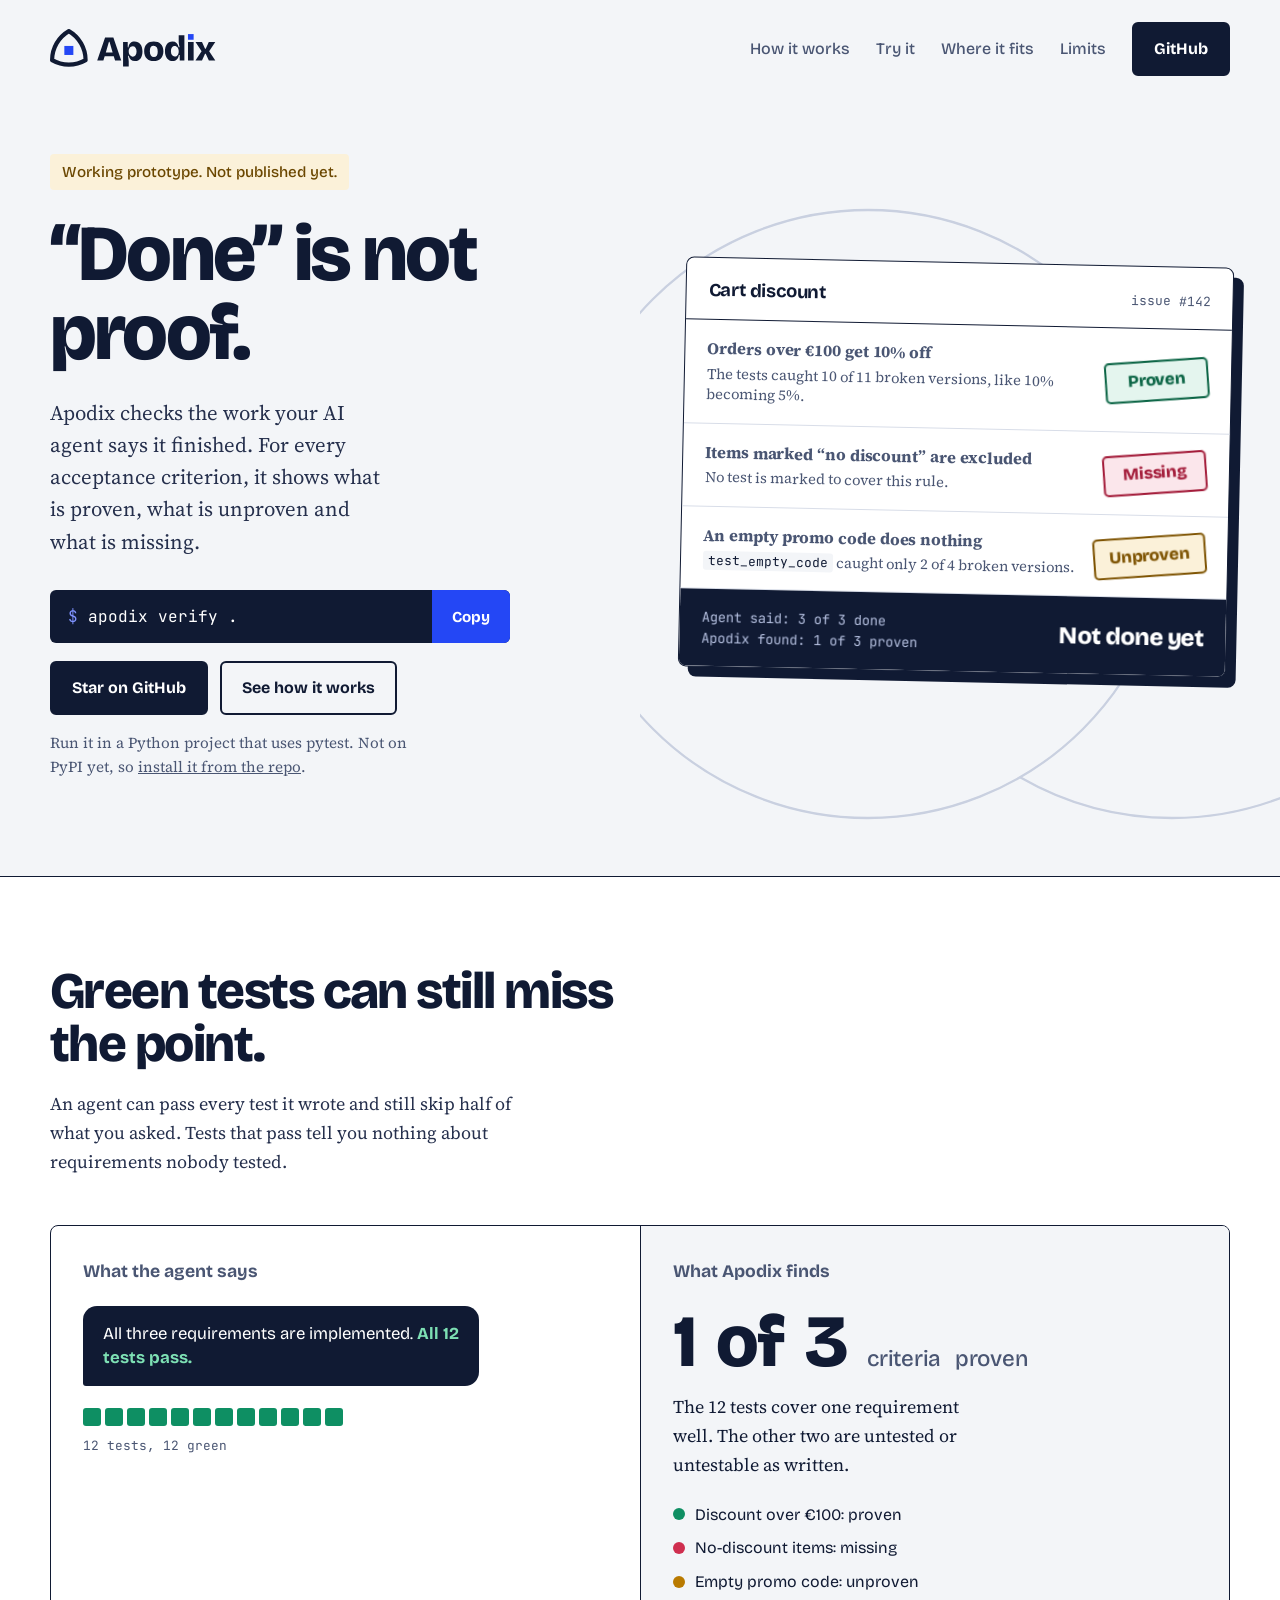
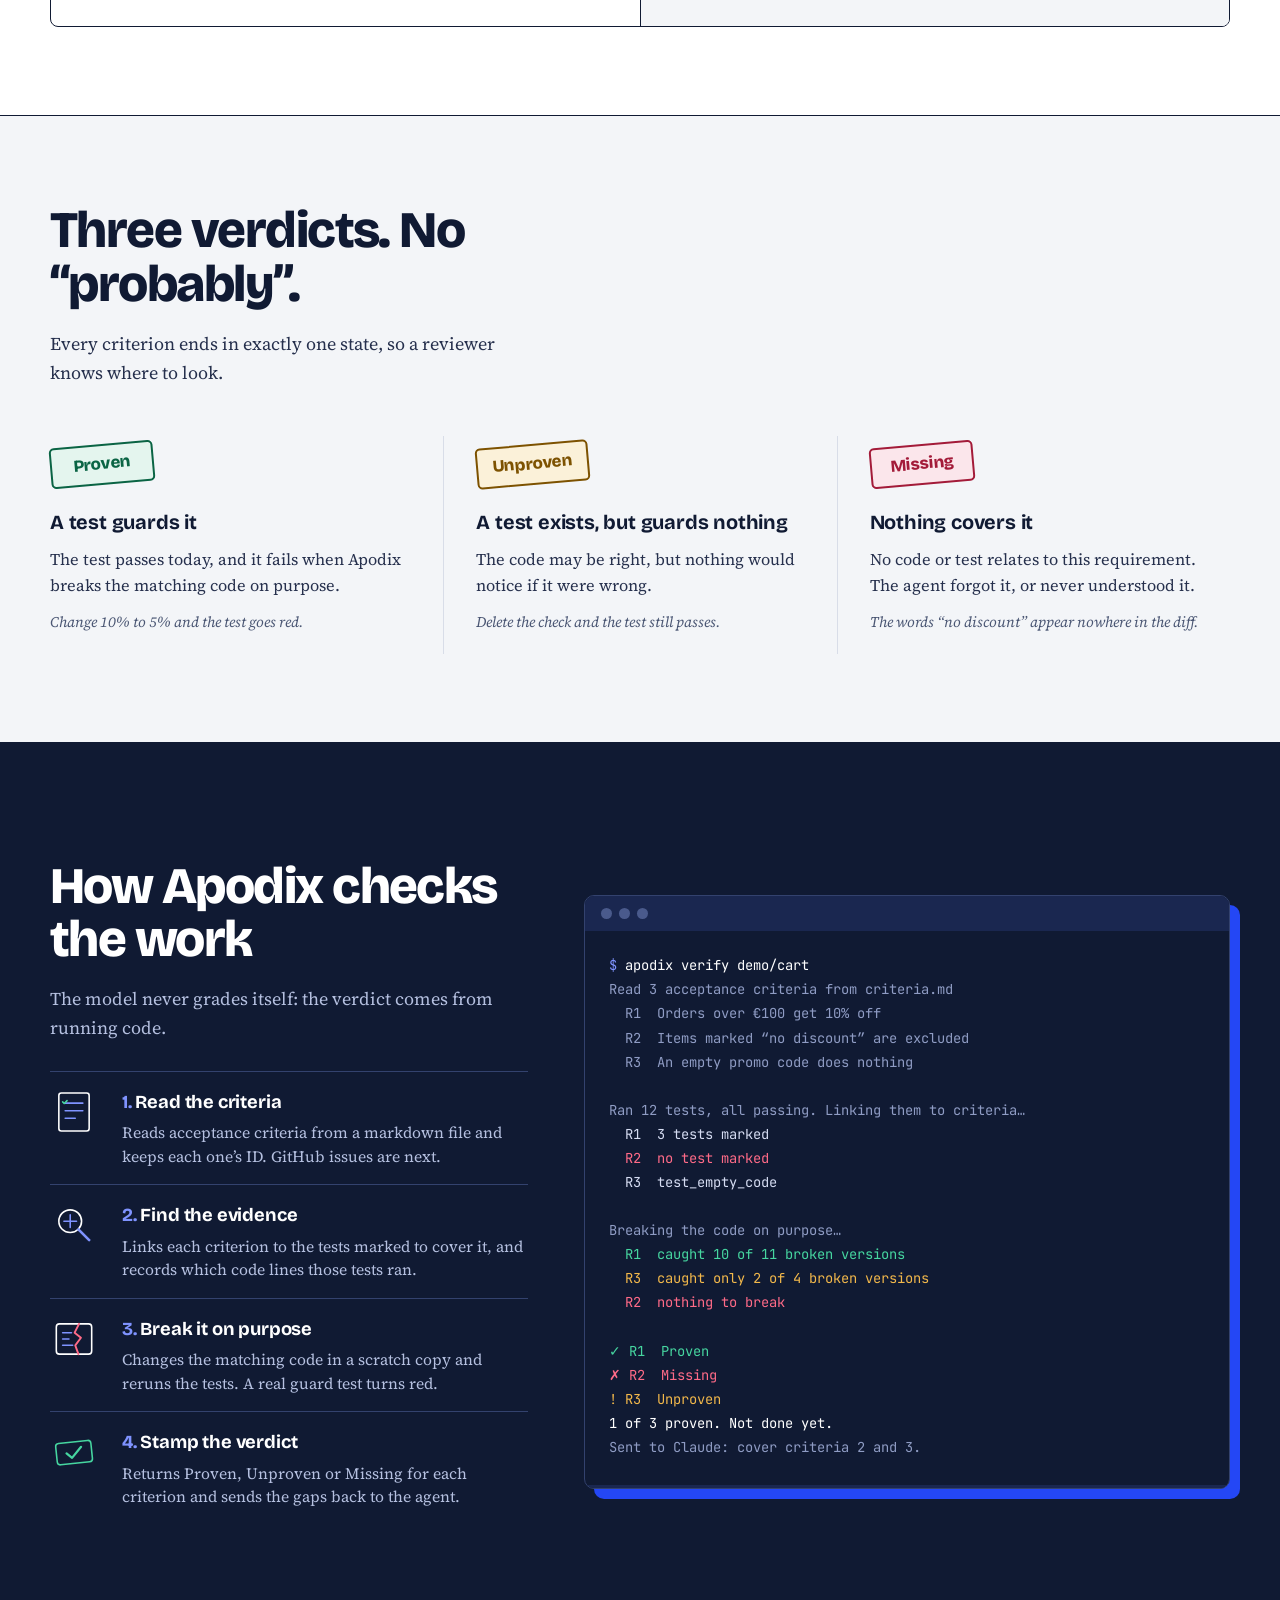
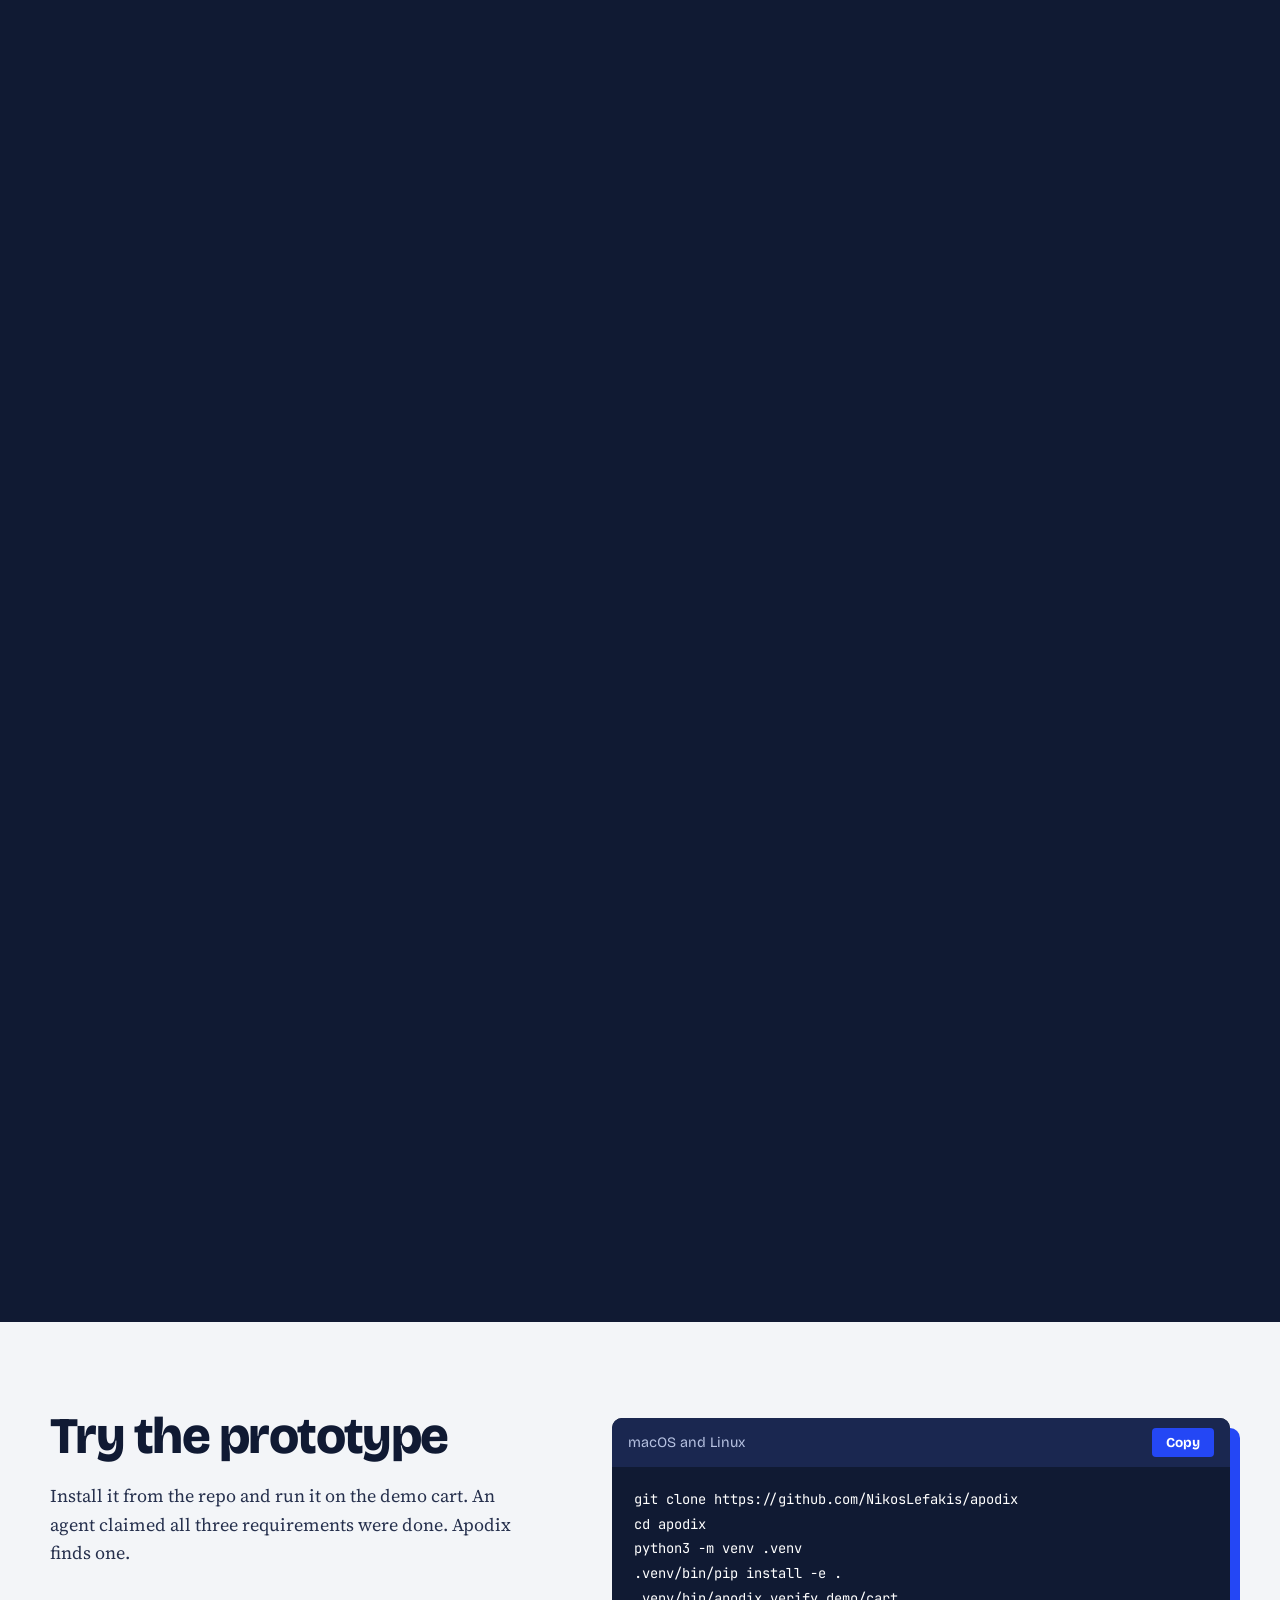
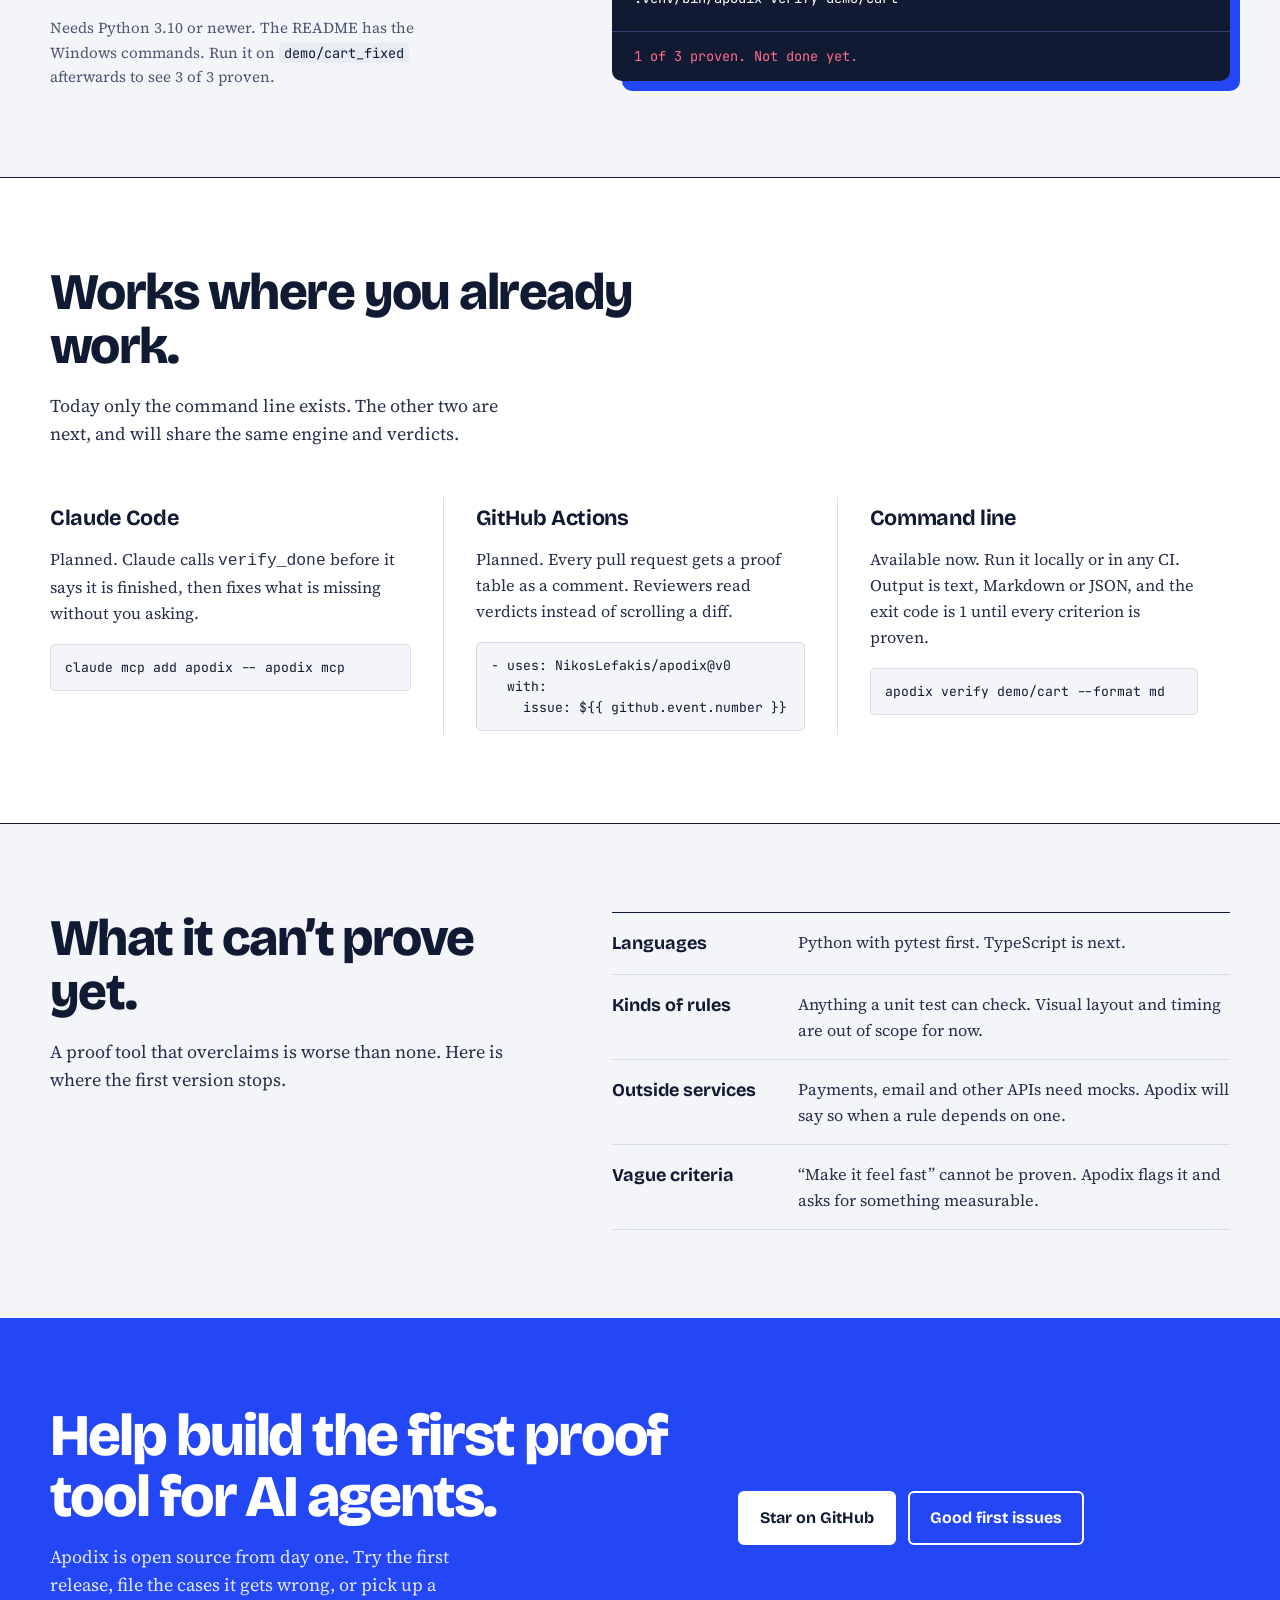
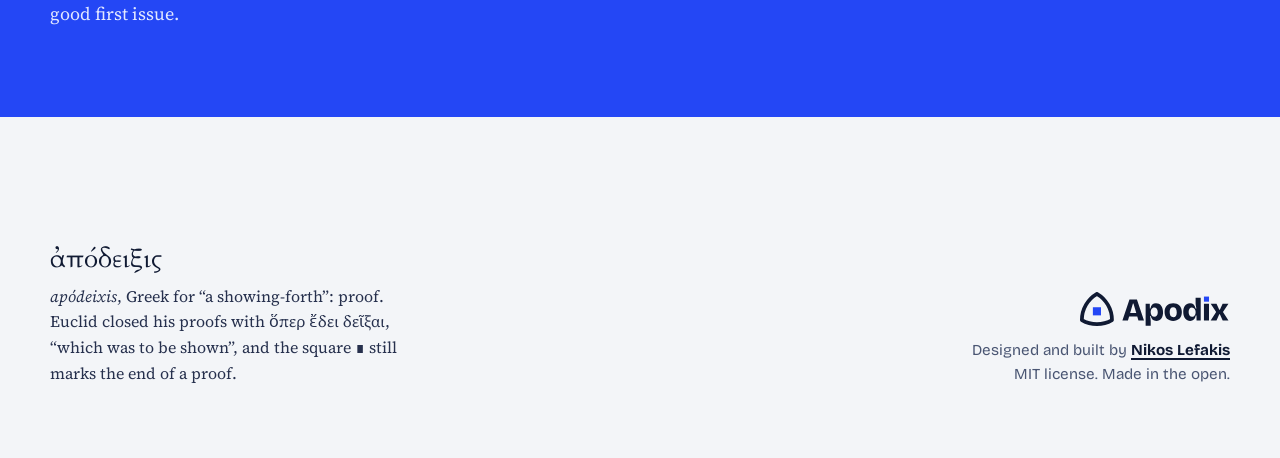
==== commit 268c07f7: "Credit the author in the landing page footer Co-Authored-By: Claude Sonnet 5.5 <noreply@anthropic.co" ====
--- a/site/index.html
+++ b/site/index.html
@@ -7,8 +7,13 @@
 <link rel="icon" href="assets/favicon.svg" type="image/svg+xml">
 <meta property="og:title" content="Apodix: proof that your AI agent is actually done">
 <meta property="og:description" content="Checks every acceptance criterion your AI coding agent says it finished.">
-<meta property="og:image" content="assets/social-preview.png">
+<link rel="canonical" href="https://nikoslefakis.github.io/apodix/">
+<meta property="og:type" content="website">
+<meta property="og:url" content="https://nikoslefakis.github.io/apodix/">
+<meta property="og:image" content="https://nikoslefakis.github.io/apodix/assets/social-preview.png">
+<meta name="twitter:image" content="https://nikoslefakis.github.io/apodix/assets/social-preview.png">
 <meta name="twitter:card" content="summary_large_image">
+<meta name="author" content="Nikos Lefakis">
 <meta name="description" content="Apodix checks every acceptance criterion your AI coding agent says it finished, and shows what is proven, unproven or missing.">
 <link rel="preconnect" href="https://fonts.googleapis.com">
 <link rel="preconnect" href="https://fonts.gstatic.com" crossorigin>
@@ -309,6 +314,7 @@
     </div>
     <div class="footer-meta">
       <a class="brand" href="#top" aria-label="Apodix home"><img src="assets/logo-horizontal.svg" alt="Apodix" height="36"></a>
+      <div>Designed and built by <a class="credit" href="https://github.com/NikosLefakis" rel="author">Nikos Lefakis</a></div>
       <div>MIT license. Made in the open.</div>
     </div>
   </div>
--- a/site/css/style.css
+++ b/site/css/style.css
@@ -238,6 +238,8 @@
 .etymology .gr { font-family: var(--greek); font-size: 1.6rem; display: block; color: var(--ink); margin-bottom: 4px; }
 .footer-meta { text-align: right; font-family: var(--display); color: var(--slate); font-size: .95rem; }
 .footer-meta .brand { margin-bottom: 10px; color: var(--ink); }
+.footer-meta .credit { color: var(--ink); font-weight: 700; text-decoration: underline; text-decoration-thickness: 1.5px; text-underline-offset: 3px; }
+.footer-meta .credit:hover { color: var(--blue-deep); }
 
 /* ---------- responsive ---------- */
 @media (max-width: 980px) {
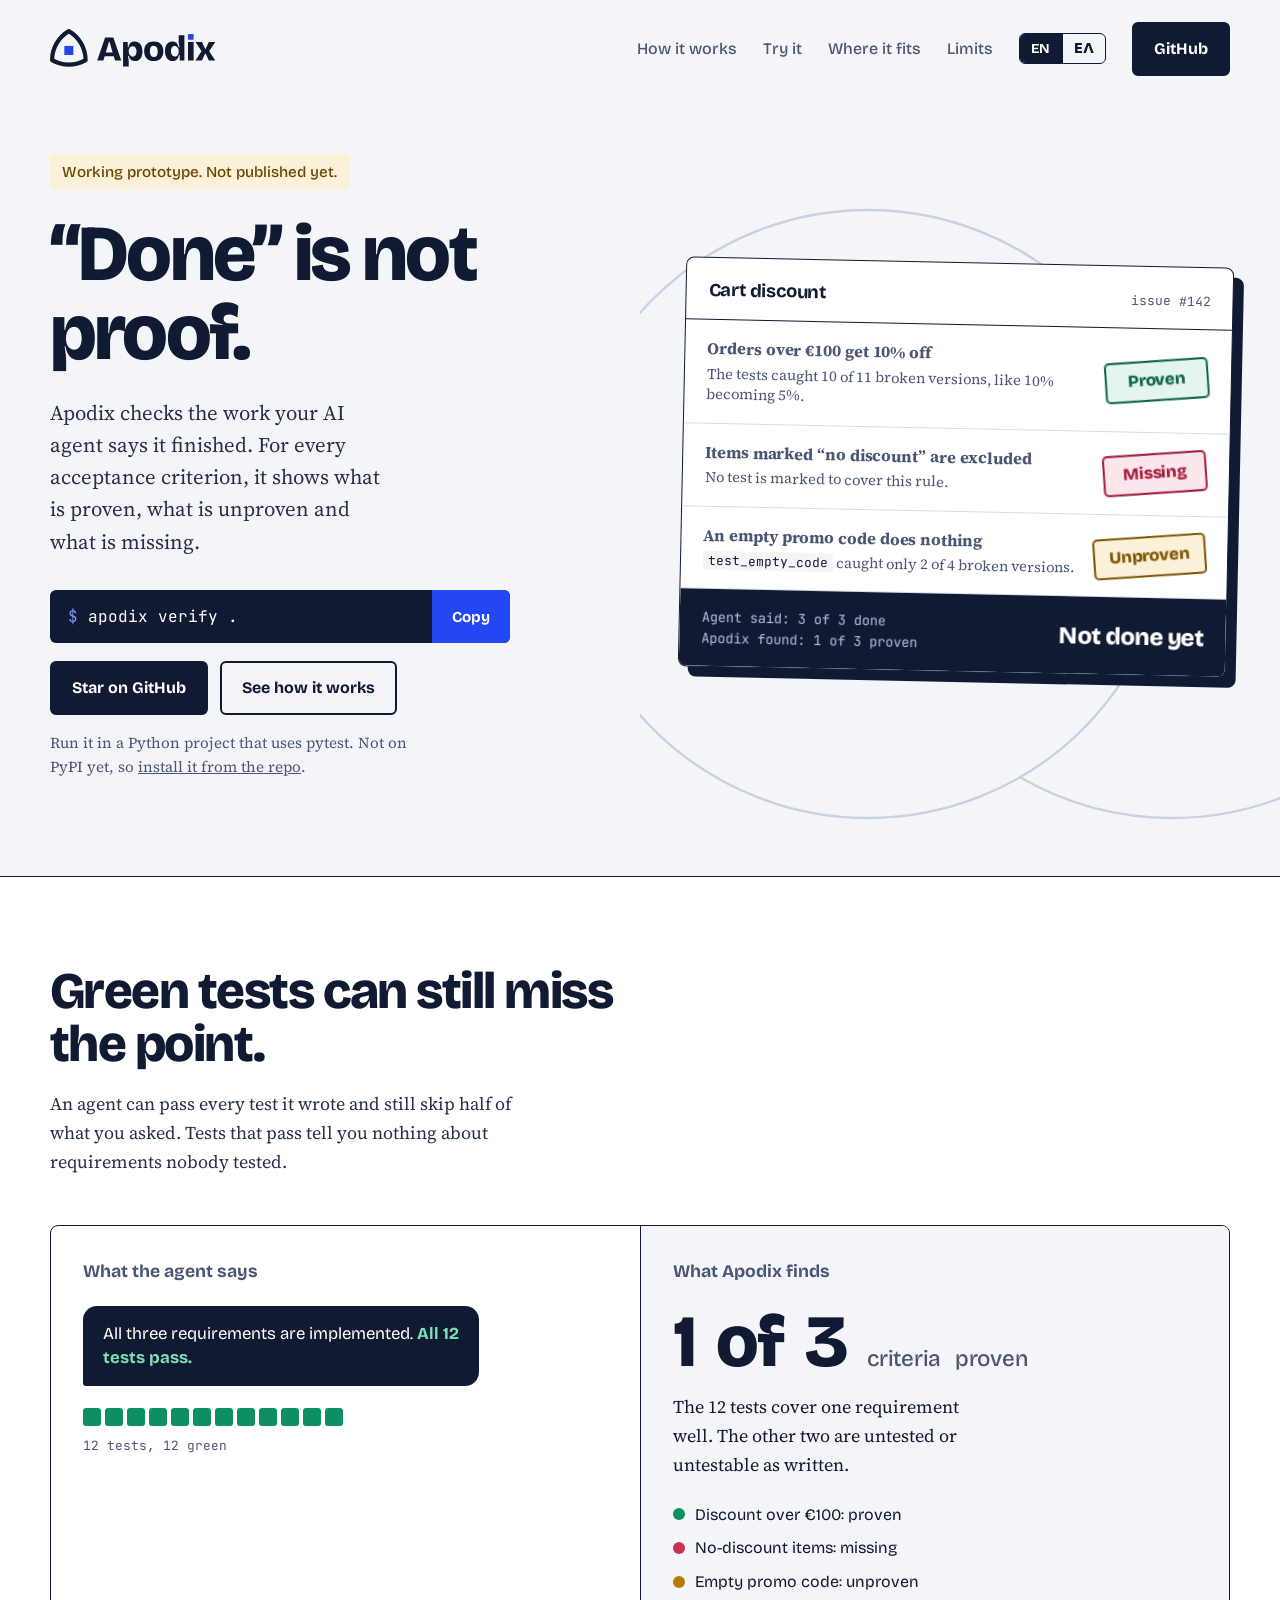
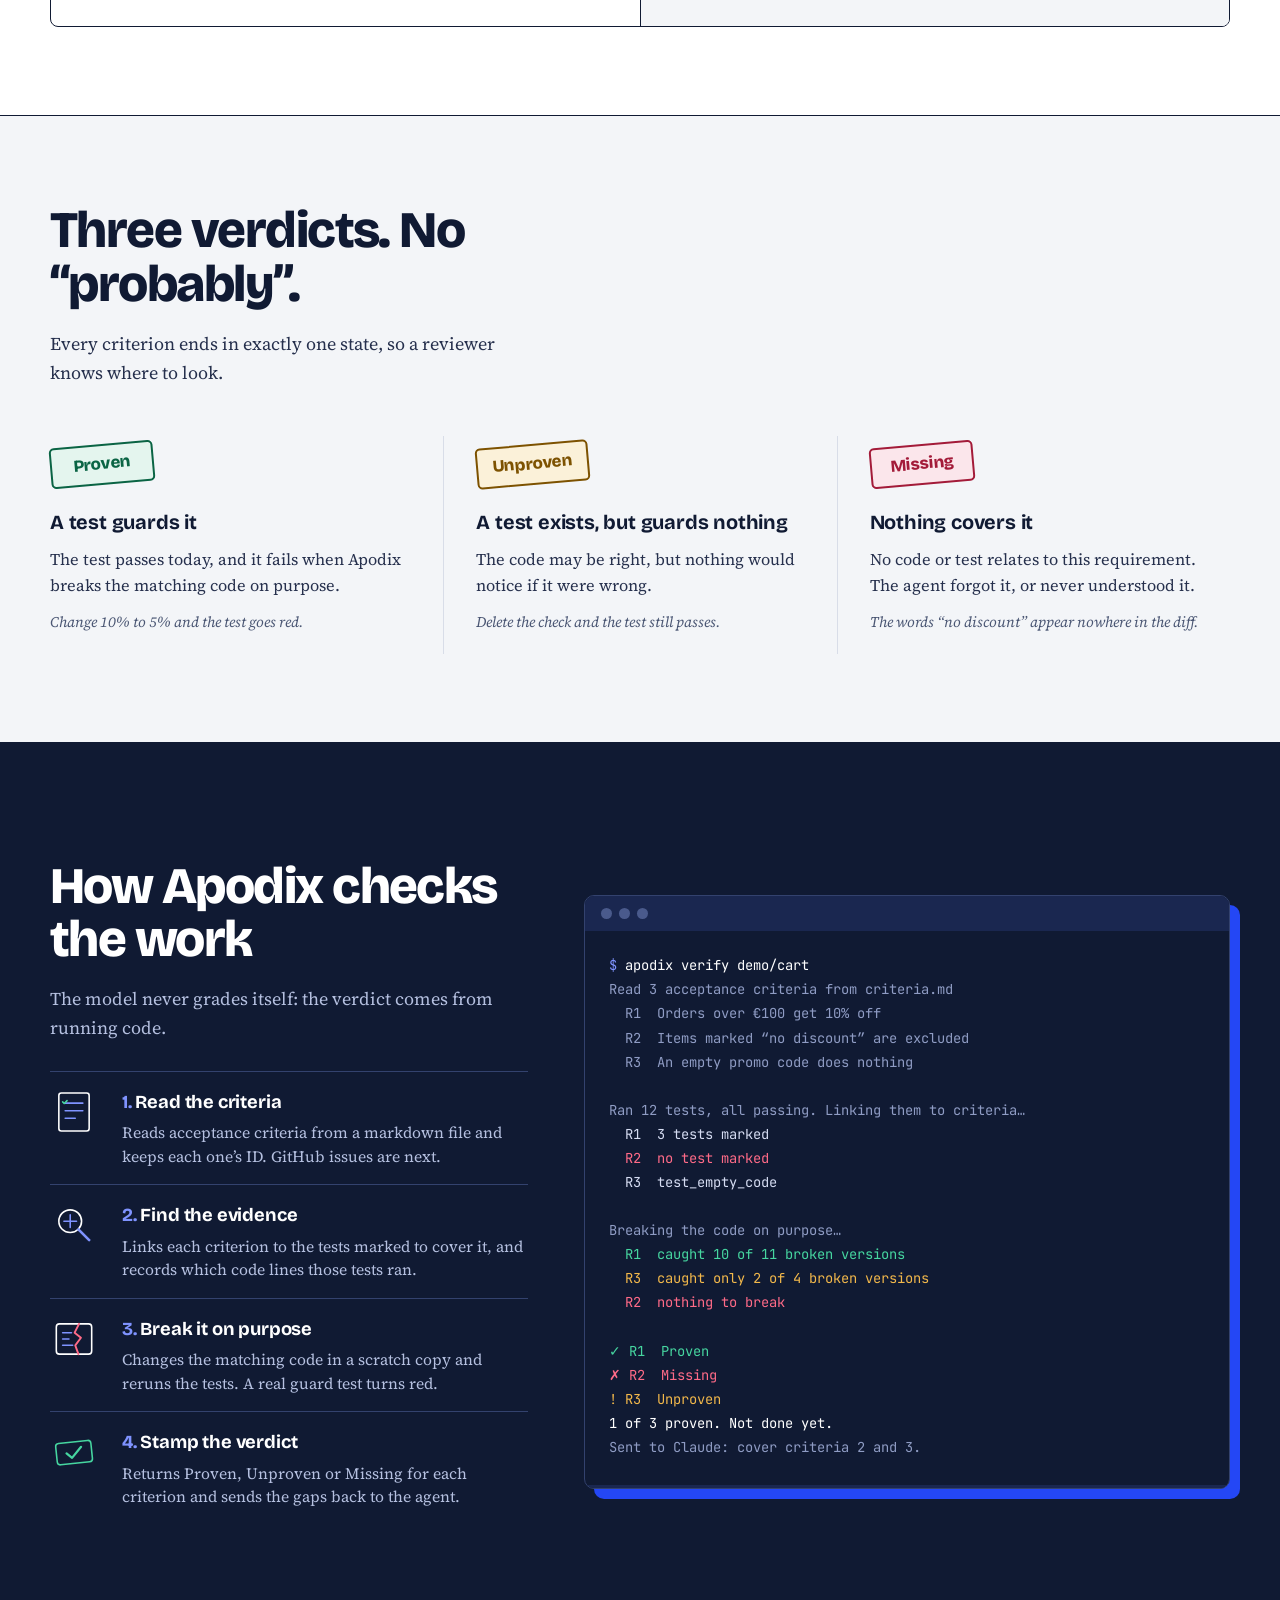
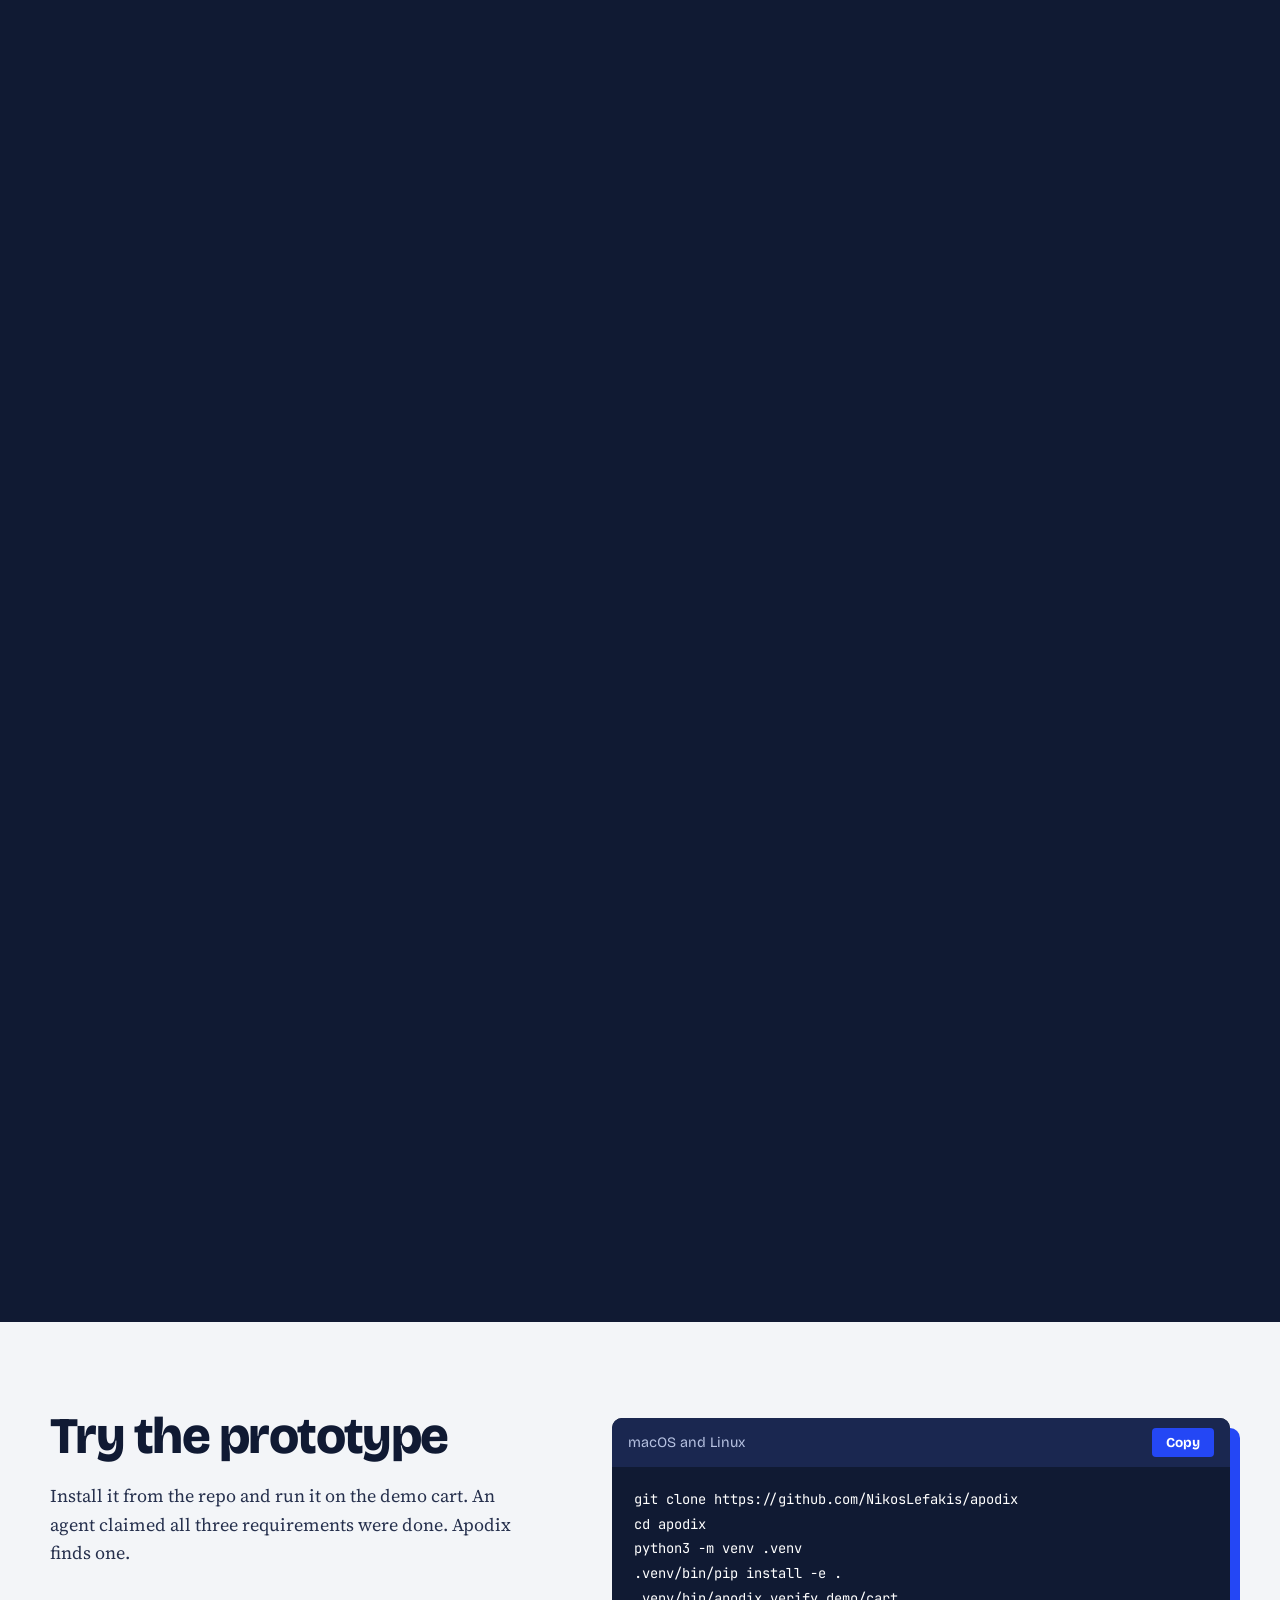
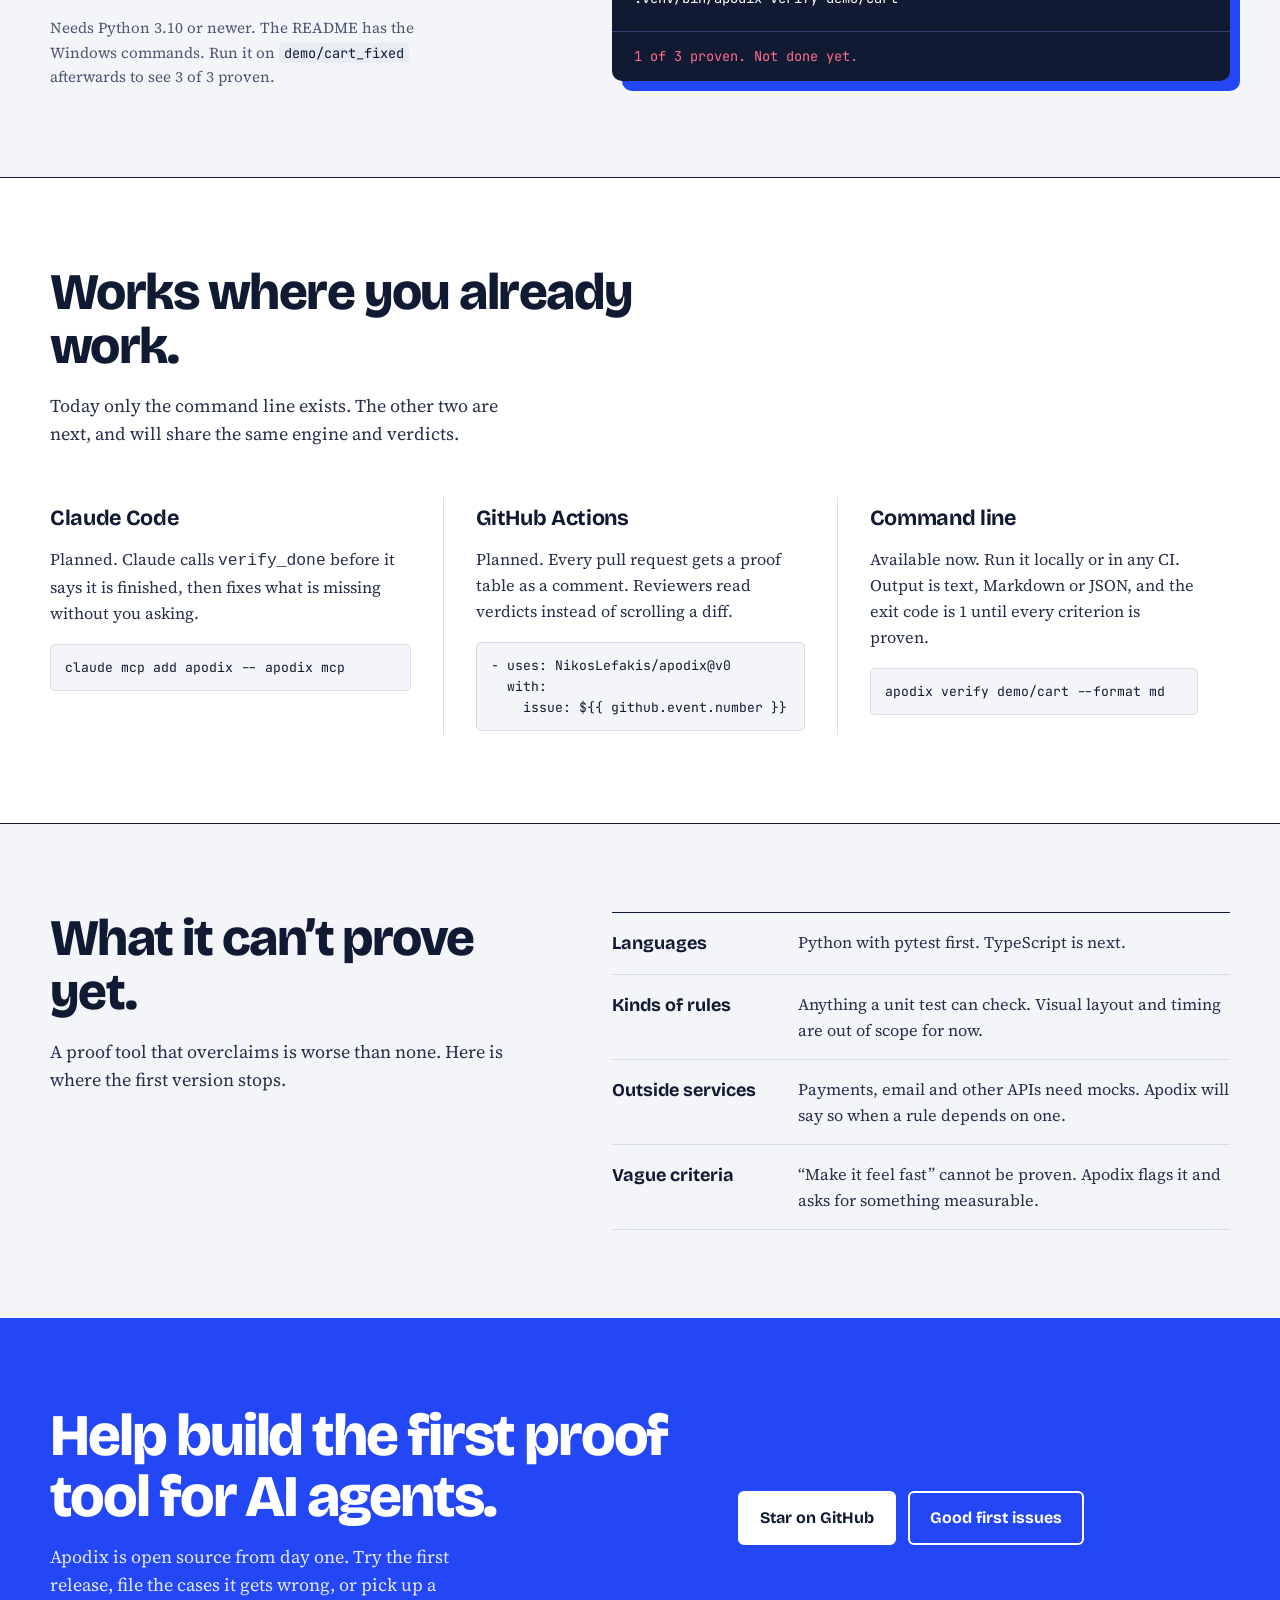
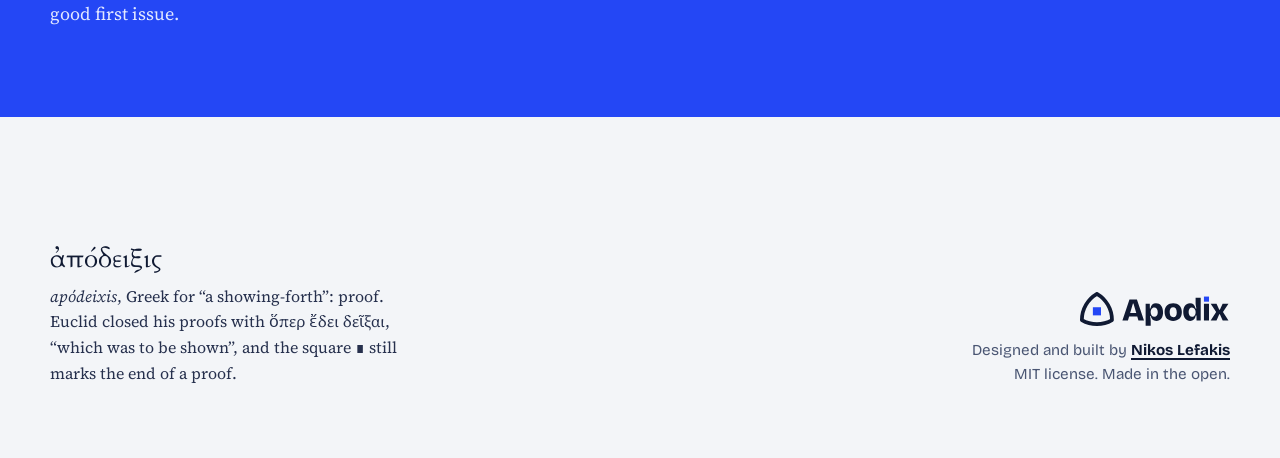
==== commit a3471876: "Add a Greek version of the landing page with an EN/EL toggle English stays in the HTML and Greek liv" ====
--- a/site/index.html
+++ b/site/index.html
@@ -17,7 +17,7 @@
 <meta name="description" content="Apodix checks every acceptance criterion your AI coding agent says it finished, and shows what is proven, unproven or missing.">
 <link rel="preconnect" href="https://fonts.googleapis.com">
 <link rel="preconnect" href="https://fonts.gstatic.com" crossorigin>
-<link href="https://fonts.googleapis.com/css2?family=Bricolage+Grotesque:opsz,wght@12..96,500;12..96,700;12..96,800&family=Cardo:ital@0;1&family=JetBrains+Mono:wght@400;500&family=Source+Serif+4:opsz,wght@8..60,400;8..60,600&display=swap" rel="stylesheet">
+<link href="https://fonts.googleapis.com/css2?family=Bricolage+Grotesque:opsz,wght@12..96,500;12..96,700;12..96,800&family=Cardo:ital@0;1&family=JetBrains+Mono:wght@400;500&family=Manrope:wght@500;700;800&family=Source+Serif+4:opsz,wght@8..60,400;8..60,600&display=swap" rel="stylesheet">
 <link rel="stylesheet" href="css/style.css">
 </head>
 <body>
@@ -26,10 +26,14 @@
   <div class="wrap">
     <a class="brand" href="#top" aria-label="Apodix home"><img src="assets/logo-horizontal.svg" alt="Apodix" height="40"></a>
     <nav class="nav" aria-label="Main">
-      <a href="#how">How it works</a>
-      <a href="#try">Try it</a>
-      <a href="#fits">Where it fits</a>
-      <a href="#limits">Limits</a>
+      <a href="#how" data-i18n="nav.how">How it works</a>
+      <a href="#try" data-i18n="nav.try">Try it</a>
+      <a href="#fits" data-i18n="nav.fits">Where it fits</a>
+      <a href="#limits" data-i18n="nav.limits">Limits</a>
+      <div class="lang" role="group" data-i18n-attr="aria-label:lang.group" aria-label="Language">
+        <button type="button" data-lang="en" aria-pressed="true" lang="en" title="English">EN</button>
+        <button type="button" data-lang="el" aria-pressed="false" lang="el" title="Ελληνικά">ΕΛ</button>
+      </div>
       <a class="btn" href="https://github.com/NikosLefakis/apodix">GitHub</a>
     </nav>
   </div>
@@ -56,22 +60,22 @@
 
   <div class="wrap hero-grid">
     <div>
-      <p class="concept-note">Working prototype. Not published yet.</p>
-      <h1>“Done” is not proof.</h1>
-      <p class="lead">Apodix checks the work your AI agent says it finished. For every acceptance criterion, it shows what is proven, what is unproven and what is missing.</p>
+      <p class="concept-note" data-i18n="hero.note">Working prototype. Not published yet.</p>
+      <h1 data-i18n="hero.h1">“Done” is not proof.</h1>
+      <p class="lead" data-i18n="hero.lead">Apodix checks the work your AI agent says it finished. For every acceptance criterion, it shows what is proven, what is unproven and what is missing.</p>
 
       <div class="install">
         <code><span>$</span> apodix verify .</code>
-        <button type="button" id="copy" aria-label="Copy command">Copy</button>
+        <button type="button" id="copy" aria-label="Copy command" data-i18n-attr="aria-label:hero.copyAria" data-i18n="ui.copy">Copy</button>
       </div>
       <div class="hero-actions">
-        <a class="btn" href="https://github.com/NikosLefakis/apodix">Star on GitHub</a>
-        <a class="btn ghost" href="#how">See how it works</a>
-      </div>
-      <p class="small-note">Run it in a Python project that uses pytest. Not on PyPI yet, so <a href="#try">install it from the repo</a>.</p>
-    </div>
-
-    <div class="ledger" role="img" aria-label="Example report: one of three acceptance criteria is proven, one is unproven, one is missing.">
+        <a class="btn" href="https://github.com/NikosLefakis/apodix" data-i18n="ui.star">Star on GitHub</a>
+        <a class="btn ghost" href="#how" data-i18n="hero.see">See how it works</a>
+      </div>
+      <p class="small-note" data-i18n-html="hero.small">Run it in a Python project that uses pytest. Not on PyPI yet, so <a href="#try">install it from the repo</a>.</p>
+    </div>
+
+    <div class="ledger" role="img" data-i18n-attr="aria-label:hero.ledgerAria" aria-label="Example report: one of three acceptance criteria is proven, one is unproven, one is missing.">
       <div class="ledger-head">
         <strong>Cart discount</strong>
         <span>issue #142</span>
@@ -119,26 +123,26 @@
     <rect data-from=".95" data-to="1" class="pop" x="236" y="114" width="28" height="28" fill="#2447F5" stroke="none"/>
   </svg>
   <div class="wrap">
-    <h2 class="section-title" id="gap-title">Green tests can still miss the point.</h2>
-    <p class="section-lead">An agent can pass every test it wrote and still skip half of what you asked. Tests that pass tell you nothing about requirements nobody tested.</p>
+    <h2 class="section-title" id="gap-title" data-i18n="gap.title">Green tests can still miss the point.</h2>
+    <p class="section-lead" data-i18n="gap.lead">An agent can pass every test it wrote and still skip half of what you asked. Tests that pass tell you nothing about requirements nobody tested.</p>
 
     <div class="gap-grid">
       <div class="gap-col">
-        <h3>What the agent says</h3>
-        <div class="bubble">All three requirements are implemented. <b>All 12 tests pass.</b></div>
+        <h3 data-i18n="gap.sayH">What the agent says</h3>
+        <div class="bubble" data-i18n-html="gap.bubble">All three requirements are implemented. <b>All 12 tests pass.</b></div>
         <div class="tests" aria-hidden="true">
           <i></i><i></i><i></i><i></i><i></i><i></i><i></i><i></i><i></i><i></i><i></i><i></i>
         </div>
-        <div class="tests-label">12 tests, 12 green</div>
+        <div class="tests-label" data-i18n="gap.testsLabel">12 tests, 12 green</div>
       </div>
       <div class="gap-col">
-        <h3>What Apodix finds</h3>
-        <p class="found">1 of 3 <small>criteria proven</small></p>
-        <p class="found-sub">The 12 tests cover one requirement well. The other two are untested or untestable as written.</p>
+        <h3 data-i18n="gap.findH">What Apodix finds</h3>
+        <p class="found" data-i18n-html="gap.found">1 of 3 <small>criteria proven</small></p>
+        <p class="found-sub" data-i18n="gap.foundSub">The 12 tests cover one requirement well. The other two are untested or untestable as written.</p>
         <ul class="found-list">
-          <li><span class="dot p"></span>Discount over €100: proven</li>
-          <li><span class="dot m"></span>No-discount items: missing</li>
-          <li><span class="dot u"></span>Empty promo code: unproven</li>
+          <li data-i18n-html="gap.li1"><span class="dot p"></span>Discount over €100: proven</li>
+          <li data-i18n-html="gap.li2"><span class="dot m"></span>No-discount items: missing</li>
+          <li data-i18n-html="gap.li3"><span class="dot u"></span>Empty promo code: unproven</li>
         </ul>
       </div>
     </div>
@@ -148,26 +152,26 @@
 <!-- ================= VERDICTS ================= -->
 <section aria-labelledby="verdict-title">
   <div class="wrap">
-    <h2 class="section-title" id="verdict-title">Three verdicts. No “probably”.</h2>
-    <p class="section-lead">Every criterion ends in exactly one state, so a reviewer knows where to look.</p>
+    <h2 class="section-title" id="verdict-title" data-i18n="ver.title">Three verdicts. No “probably”.</h2>
+    <p class="section-lead" data-i18n="ver.lead">Every criterion ends in exactly one state, so a reviewer knows where to look.</p>
     <div class="verdicts">
       <div class="verdict-item">
         <span class="stamp proven">Proven</span>
-        <h3>A test guards it</h3>
-        <p>The test passes today, and it fails when Apodix breaks the matching code on purpose.</p>
-        <p class="ex">Change 10% to 5% and the test goes red.</p>
+        <h3 data-i18n="ver.a.h">A test guards it</h3>
+        <p data-i18n="ver.a.p">The test passes today, and it fails when Apodix breaks the matching code on purpose.</p>
+        <p class="ex" data-i18n="ver.a.ex">Change 10% to 5% and the test goes red.</p>
       </div>
       <div class="verdict-item">
         <span class="stamp unproven">Unproven</span>
-        <h3>A test exists, but guards nothing</h3>
-        <p>The code may be right, but nothing would notice if it were wrong.</p>
-        <p class="ex">Delete the check and the test still passes.</p>
+        <h3 data-i18n="ver.b.h">A test exists, but guards nothing</h3>
+        <p data-i18n="ver.b.p">The code may be right, but nothing would notice if it were wrong.</p>
+        <p class="ex" data-i18n="ver.b.ex">Delete the check and the test still passes.</p>
       </div>
       <div class="verdict-item">
         <span class="stamp missing">Missing</span>
-        <h3>Nothing covers it</h3>
-        <p>No code or test relates to this requirement. The agent forgot it, or never understood it.</p>
-        <p class="ex">The words “no discount” appear nowhere in the diff.</p>
+        <h3 data-i18n="ver.c.h">Nothing covers it</h3>
+        <p data-i18n="ver.c.p">No code or test relates to this requirement. The agent forgot it, or never understood it.</p>
+        <p class="ex" data-i18n="ver.c.ex">The words “no discount” appear nowhere in the diff.</p>
       </div>
     </div>
   </div>
@@ -179,20 +183,20 @@
     <div class="story-sticky">
       <div class="wrap story-grid">
         <div class="story-left">
-          <h2 class="section-title" id="how-title">How Apodix checks the work</h2>
-          <p class="section-lead">The model never grades itself: the verdict comes from running code.</p>
+          <h2 class="section-title" id="how-title" data-i18n="how.title">How Apodix checks the work</h2>
+          <p class="section-lead" data-i18n="how.lead">The model never grades itself: the verdict comes from running code.</p>
           <ol class="story-steps">
             <li class="s"><svg viewBox="0 0 76 76" fill="none" stroke="#fff" stroke-width="2.5" stroke-linecap="round" stroke-linejoin="round" aria-hidden="true"><rect x="14" y="8" width="48" height="60" rx="4"/><path d="M24 24h28M24 36h28M24 48h16" stroke="#7F93FF"/><path d="M20 22l2.5 2.5L27 20" stroke="#46D6A0"/></svg>
-              <div><h3>Read the criteria</h3><p>Reads acceptance criteria from a markdown file and keeps each one’s ID. GitHub issues are next.</p></div></li>
+              <div><h3 data-i18n="how.s1h">Read the criteria</h3><p data-i18n="how.s1p">Reads acceptance criteria from a markdown file and keeps each one’s ID. GitHub issues are next.</p></div></li>
             <li class="s"><svg viewBox="0 0 76 76" fill="none" stroke="#fff" stroke-width="2.5" stroke-linecap="round" stroke-linejoin="round" aria-hidden="true"><circle cx="32" cy="32" r="18"/><path d="M45 45l17 17" stroke="#7F93FF" stroke-width="4"/><path d="M22 32h20M32 22v20" stroke="#7F93FF"/></svg>
-              <div><h3>Find the evidence</h3><p>Links each criterion to the tests marked to cover it, and records which code lines those tests ran.</p></div></li>
+              <div><h3 data-i18n="how.s2h">Find the evidence</h3><p data-i18n="how.s2p">Links each criterion to the tests marked to cover it, and records which code lines those tests ran.</p></div></li>
             <li class="s"><svg viewBox="0 0 76 76" fill="none" stroke="#fff" stroke-width="2.5" stroke-linecap="round" stroke-linejoin="round" aria-hidden="true"><rect x="10" y="14" width="56" height="48" rx="5"/><path d="M20 28h14M20 38h10M20 48h16" stroke="#7F93FF"/><path d="M46 14l-7 14 10 8-9 12 5 14" stroke="#FF6B88" stroke-width="3"/></svg>
-              <div><h3>Break it on purpose</h3><p>Changes the matching code in a scratch copy and reruns the tests. A real guard test turns red.</p></div></li>
+              <div><h3 data-i18n="how.s3h">Break it on purpose</h3><p data-i18n="how.s3p">Changes the matching code in a scratch copy and reruns the tests. A real guard test turns red.</p></div></li>
             <li class="s"><svg viewBox="0 0 76 76" fill="none" stroke="#fff" stroke-width="2.5" stroke-linecap="round" stroke-linejoin="round" aria-hidden="true"><rect x="10" y="22" width="56" height="34" rx="5" transform="rotate(-6 38 38)" stroke="#46D6A0"/><path d="M26 39l8 8 16-16" stroke="#46D6A0" stroke-width="3.5" transform="rotate(-6 38 38)"/></svg>
-              <div><h3>Stamp the verdict</h3><p>Returns Proven, Unproven or Missing for each criterion and sends the gaps back to the agent.</p></div></li>
+              <div><h3 data-i18n="how.s4h">Stamp the verdict</h3><p data-i18n="how.s4p">Returns Proven, Unproven or Missing for each criterion and sends the gaps back to the agent.</p></div></li>
           </ol>
         </div>
-        <div class="terminal" role="img" aria-label="Terminal output of the apodix verify command, building up step by step">
+        <div class="terminal" role="img" data-i18n-attr="aria-label:how.termAria" aria-label="Terminal output of the apodix verify command, building up step by step">
           <div class="term-bar"><i></i><i></i><i></i></div>
           <div class="term-body">
             <div class="ln cmd" data-at=".02">apodix verify demo/cart</div>
@@ -228,18 +232,18 @@
 <section class="try" id="try" aria-labelledby="try-title">
   <div class="wrap try-grid">
     <div>
-      <h2 class="section-title" id="try-title">Try the prototype</h2>
-      <p class="section-lead">Install it from the repo and run it on the demo cart. An agent claimed all three requirements were done. Apodix finds one.</p>
-      <p class="small-note">Needs Python 3.10 or newer. The README has the Windows commands. Run it on <code>demo/cart_fixed</code> afterwards to see 3 of 3 proven.</p>
+      <h2 class="section-title" id="try-title" data-i18n="try.title">Try the prototype</h2>
+      <p class="section-lead" data-i18n="try.lead">Install it from the repo and run it on the demo cart. An agent claimed all three requirements were done. Apodix finds one.</p>
+      <p class="small-note" data-i18n-html="try.small">Needs Python 3.10 or newer. The README has the Windows commands. Run it on <code>demo/cart_fixed</code> afterwards to see 3 of 3 proven.</p>
     </div>
     <div class="codepanel">
-      <div class="codepanel-bar"><span>macOS and Linux</span><button type="button" class="copy-btn" data-target="try-code">Copy</button></div>
+      <div class="codepanel-bar"><span data-i18n="try.os">macOS and Linux</span><button type="button" class="copy-btn" data-target="try-code" data-i18n="ui.copy">Copy</button></div>
 <pre id="try-code">git clone https://github.com/NikosLefakis/apodix
 cd apodix
 python3 -m venv .venv
 .venv/bin/pip install -e .
 .venv/bin/apodix verify demo/cart</pre>
-      <div class="codepanel-out" aria-label="Expected result">1 of 3 proven. Not done yet.</div>
+      <div class="codepanel-out" aria-label="Expected result" data-i18n-attr="aria-label:try.outAria">1 of 3 proven. Not done yet.</div>
     </div>
   </div>
 </section>
@@ -247,24 +251,24 @@
 <!-- ================= WHERE IT FITS ================= -->
 <section class="fits" id="fits" aria-labelledby="fits-title">
   <div class="wrap">
-    <h2 class="section-title" id="fits-title">Works where you already work.</h2>
-    <p class="section-lead">Today only the command line exists. The other two are next, and will share the same engine and verdicts.</p>
+    <h2 class="section-title" id="fits-title" data-i18n="fits.title">Works where you already work.</h2>
+    <p class="section-lead" data-i18n="fits.lead">Today only the command line exists. The other two are next, and will share the same engine and verdicts.</p>
     <div class="fits-grid">
       <div class="fit">
         <h3>Claude Code</h3>
-        <p>Planned. Claude calls <code>verify_done</code> before it says it is finished, then fixes what is missing without you asking.</p>
+        <p data-i18n-html="fits.a.p">Planned. Claude calls <code>verify_done</code> before it says it is finished, then fixes what is missing without you asking.</p>
         <code class="block">claude mcp add apodix -- apodix mcp</code>
       </div>
       <div class="fit">
         <h3>GitHub Actions</h3>
-        <p>Planned. Every pull request gets a proof table as a comment. Reviewers read verdicts instead of scrolling a diff.</p>
+        <p data-i18n="fits.b.p">Planned. Every pull request gets a proof table as a comment. Reviewers read verdicts instead of scrolling a diff.</p>
         <code class="block">- uses: NikosLefakis/apodix@v0
   with:
     issue: ${{ github.event.number }}</code>
       </div>
       <div class="fit">
-        <h3>Command line</h3>
-        <p>Available now. Run it locally or in any CI. Output is text, Markdown or JSON, and the exit code is 1 until every criterion is proven.</p>
+        <h3 data-i18n="fits.c.h">Command line</h3>
+        <p data-i18n="fits.c.p">Available now. Run it locally or in any CI. Output is text, Markdown or JSON, and the exit code is 1 until every criterion is proven.</p>
         <code class="block">apodix verify demo/cart --format md</code>
       </div>
     </div>
@@ -275,14 +279,14 @@
 <section id="limits" aria-labelledby="limits-title">
   <div class="wrap limits">
     <div>
-      <h2 class="section-title" id="limits-title">What it can’t prove yet.</h2>
-      <p class="section-lead" style="margin-bottom:0">A proof tool that overclaims is worse than none. Here is where the first version stops.</p>
+      <h2 class="section-title" id="limits-title" data-i18n="lim.title">What it can’t prove yet.</h2>
+      <p class="section-lead" style="margin-bottom:0" data-i18n="lim.lead">A proof tool that overclaims is worse than none. Here is where the first version stops.</p>
     </div>
     <ul>
-      <li><b>Languages</b><span>Python with pytest first. TypeScript is next.</span></li>
-      <li><b>Kinds of rules</b><span>Anything a unit test can check. Visual layout and timing are out of scope for now.</span></li>
-      <li><b>Outside services</b><span>Payments, email and other APIs need mocks. Apodix will say so when a rule depends on one.</span></li>
-      <li><b>Vague criteria</b><span>“Make it feel fast” cannot be proven. Apodix flags it and asks for something measurable.</span></li>
+      <li data-i18n-html="lim.l1"><b>Languages</b><span>Python with pytest first. TypeScript is next.</span></li>
+      <li data-i18n-html="lim.l2"><b>Kinds of rules</b><span>Anything a unit test can check. Visual layout and timing are out of scope for now.</span></li>
+      <li data-i18n-html="lim.l3"><b>Outside services</b><span>Payments, email and other APIs need mocks. Apodix will say so when a rule depends on one.</span></li>
+      <li data-i18n-html="lim.l4"><b>Vague criteria</b><span>“Make it feel fast” cannot be proven. Apodix flags it and asks for something measurable.</span></li>
     </ul>
   </div>
 </section>
@@ -291,12 +295,12 @@
 <section class="cta" aria-labelledby="cta-title">
   <div class="wrap">
     <div>
-      <h2 id="cta-title">Help build the first proof tool for AI agents.</h2>
-      <p>Apodix is open source from day one. Try the first release, file the cases it gets wrong, or pick up a good first issue.</p>
+      <h2 id="cta-title" data-i18n="cta.title">Help build the first proof tool for AI agents.</h2>
+      <p data-i18n="cta.p">Apodix is open source from day one. Try the first release, file the cases it gets wrong, or pick up a good first issue.</p>
     </div>
     <div class="cta-actions">
-      <a class="btn" href="https://github.com/NikosLefakis/apodix">Star on GitHub</a>
-      <a class="btn ghost" href="https://github.com/NikosLefakis/apodix/issues">Good first issues</a>
+      <a class="btn" href="https://github.com/NikosLefakis/apodix" data-i18n="ui.star">Star on GitHub</a>
+      <a class="btn ghost" href="https://github.com/NikosLefakis/apodix/issues" data-i18n="cta.issues">Good first issues</a>
     </div>
   </div>
 </section>
@@ -307,19 +311,20 @@
   <div class="wrap footer-grid">
     <div>
       <div class="qed" id="qed" aria-hidden="true"></div>
-    <p class="etymology">
+    <p class="etymology" data-i18n-html="foot.ety">
       <span class="gr" lang="grc">ἀπόδειξις</span>
       <i>apódeixis</i>, Greek for “a showing-forth”: proof. Euclid closed his proofs with <span lang="grc">ὅπερ ἔδει δεῖξαι</span>, “which was to be shown”, and the square ∎ still marks the end of a proof.
     </p>
     </div>
     <div class="footer-meta">
       <a class="brand" href="#top" aria-label="Apodix home"><img src="assets/logo-horizontal.svg" alt="Apodix" height="36"></a>
-      <div>Designed and built by <a class="credit" href="https://github.com/NikosLefakis" rel="author">Nikos Lefakis</a></div>
-      <div>MIT license. Made in the open.</div>
+      <div data-i18n-html="foot.credit">Designed and built by <a class="credit" href="https://nikoslefakis.vercel.app" rel="author">Nikos Lefakis</a></div>
+      <div data-i18n="foot.license">MIT license. Made in the open.</div>
     </div>
   </div>
 </footer>
 
+<script src="js/i18n.js" defer></script>
 <script src="js/main.js" defer></script>
 </body>
 </html>
--- a/site/css/style.css
+++ b/site/css/style.css
@@ -17,6 +17,9 @@
   --mono: "JetBrains Mono", ui-monospace, Consolas, monospace;
   --greek: "Cardo", "Gentium Plus", "Times New Roman", serif;
 }
+/* Bricolage Grotesque has no Greek glyphs: headings use Manrope when the page is Greek */
+html:lang(el) { --display: "Manrope", "Segoe UI", system-ui, sans-serif; }
+
 * { box-sizing: border-box; }
 html { scroll-behavior: smooth; }
 body {
@@ -275,3 +278,11 @@
 .codepanel pre { margin: 0; padding: 20px 22px; font-family: var(--mono); font-size: .86rem; line-height: 1.8; color: #fff; overflow-x: auto; }
 .codepanel-out { padding: 14px 22px; border-top: 1px solid #33426E; font-family: var(--mono); font-size: .85rem; color: #FF6B88; }
 @media (max-width: 980px) { .try-grid { grid-template-columns: minmax(0, 1fr); } }
+
+/* language toggle */
+.lang { display: inline-flex; border: 1.5px solid var(--ink); border-radius: 6px; overflow: hidden; }
+.lang button { font-family: var(--display); font-weight: 700; font-size: .85rem; letter-spacing: .02em; padding: 6px 11px; background: transparent; color: var(--ink); border: 0; cursor: pointer; }
+.lang button + button { border-left: 1.5px solid var(--ink); }
+.lang button:hover { background: var(--line); }
+.lang button[aria-pressed="true"] { background: var(--ink); color: #fff; }
+@media (max-width: 560px) { .nav .btn { display: none; } .nav { gap: 12px; } }
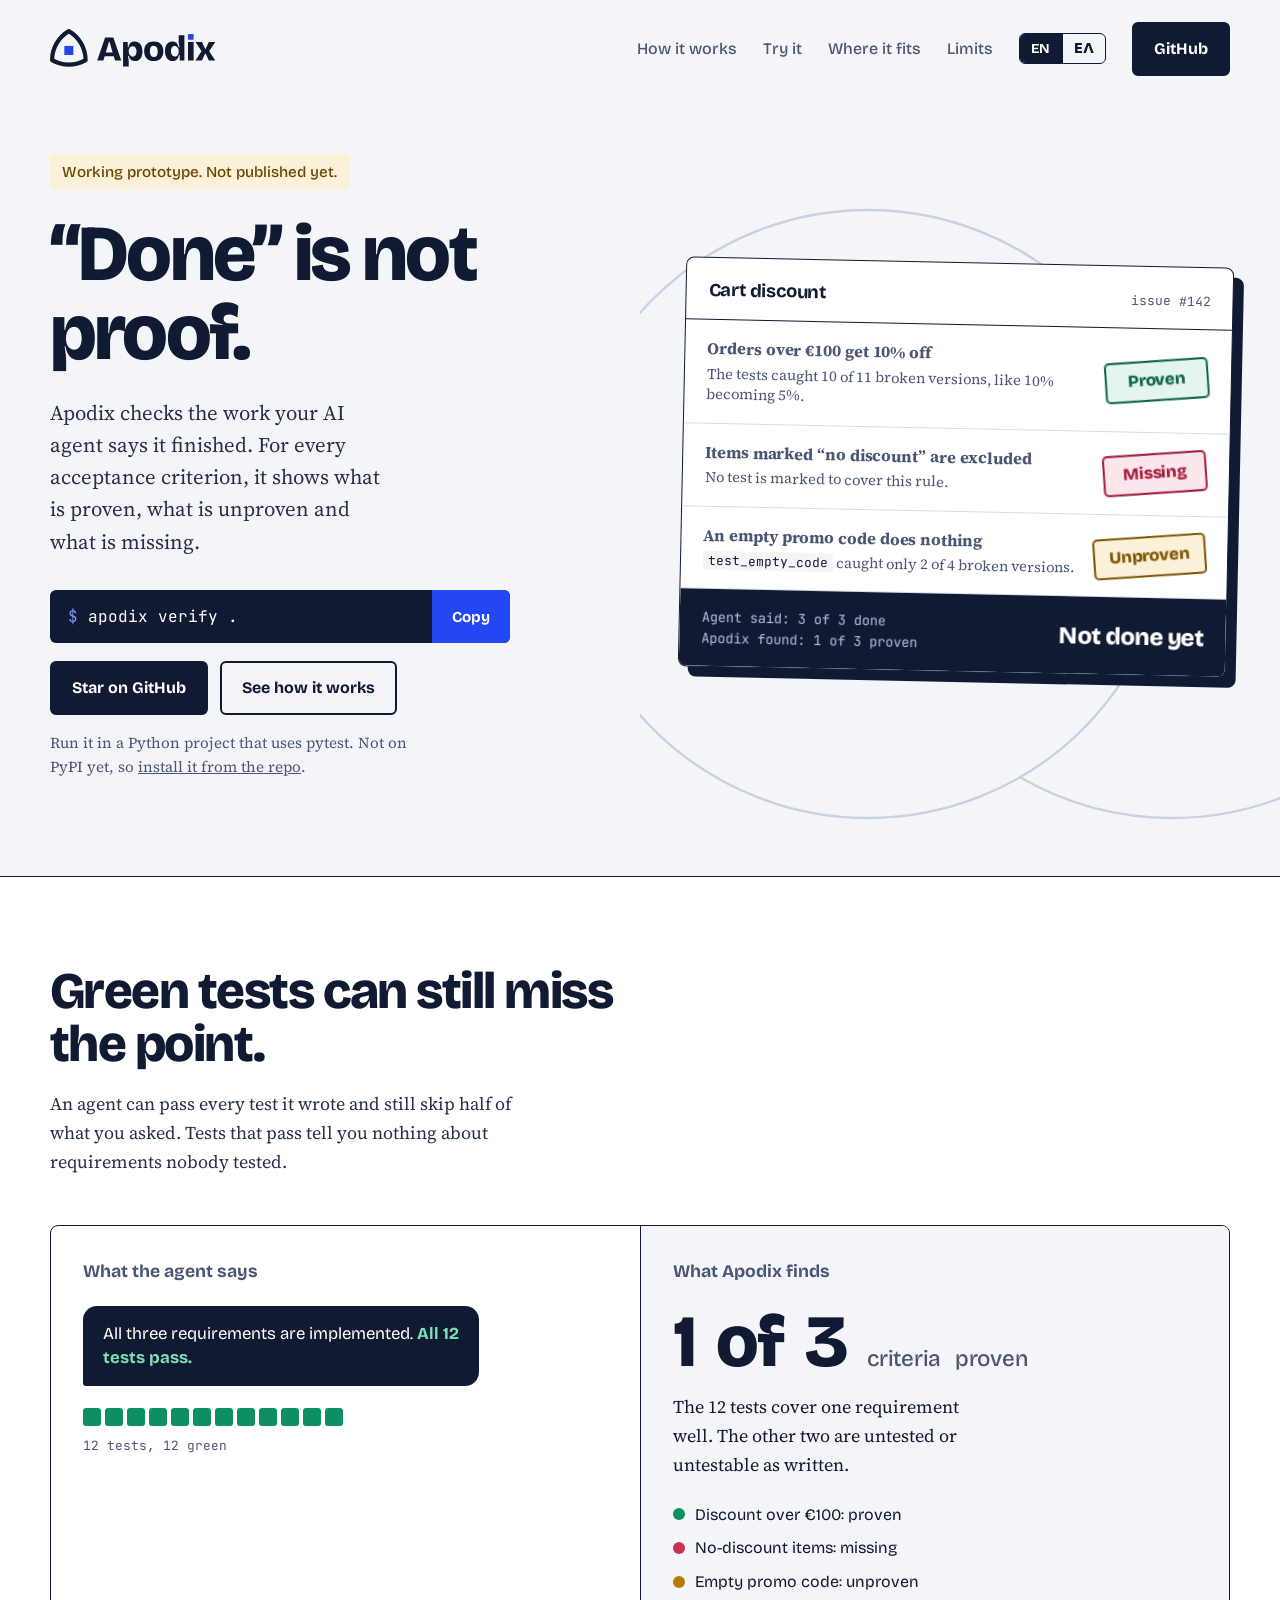
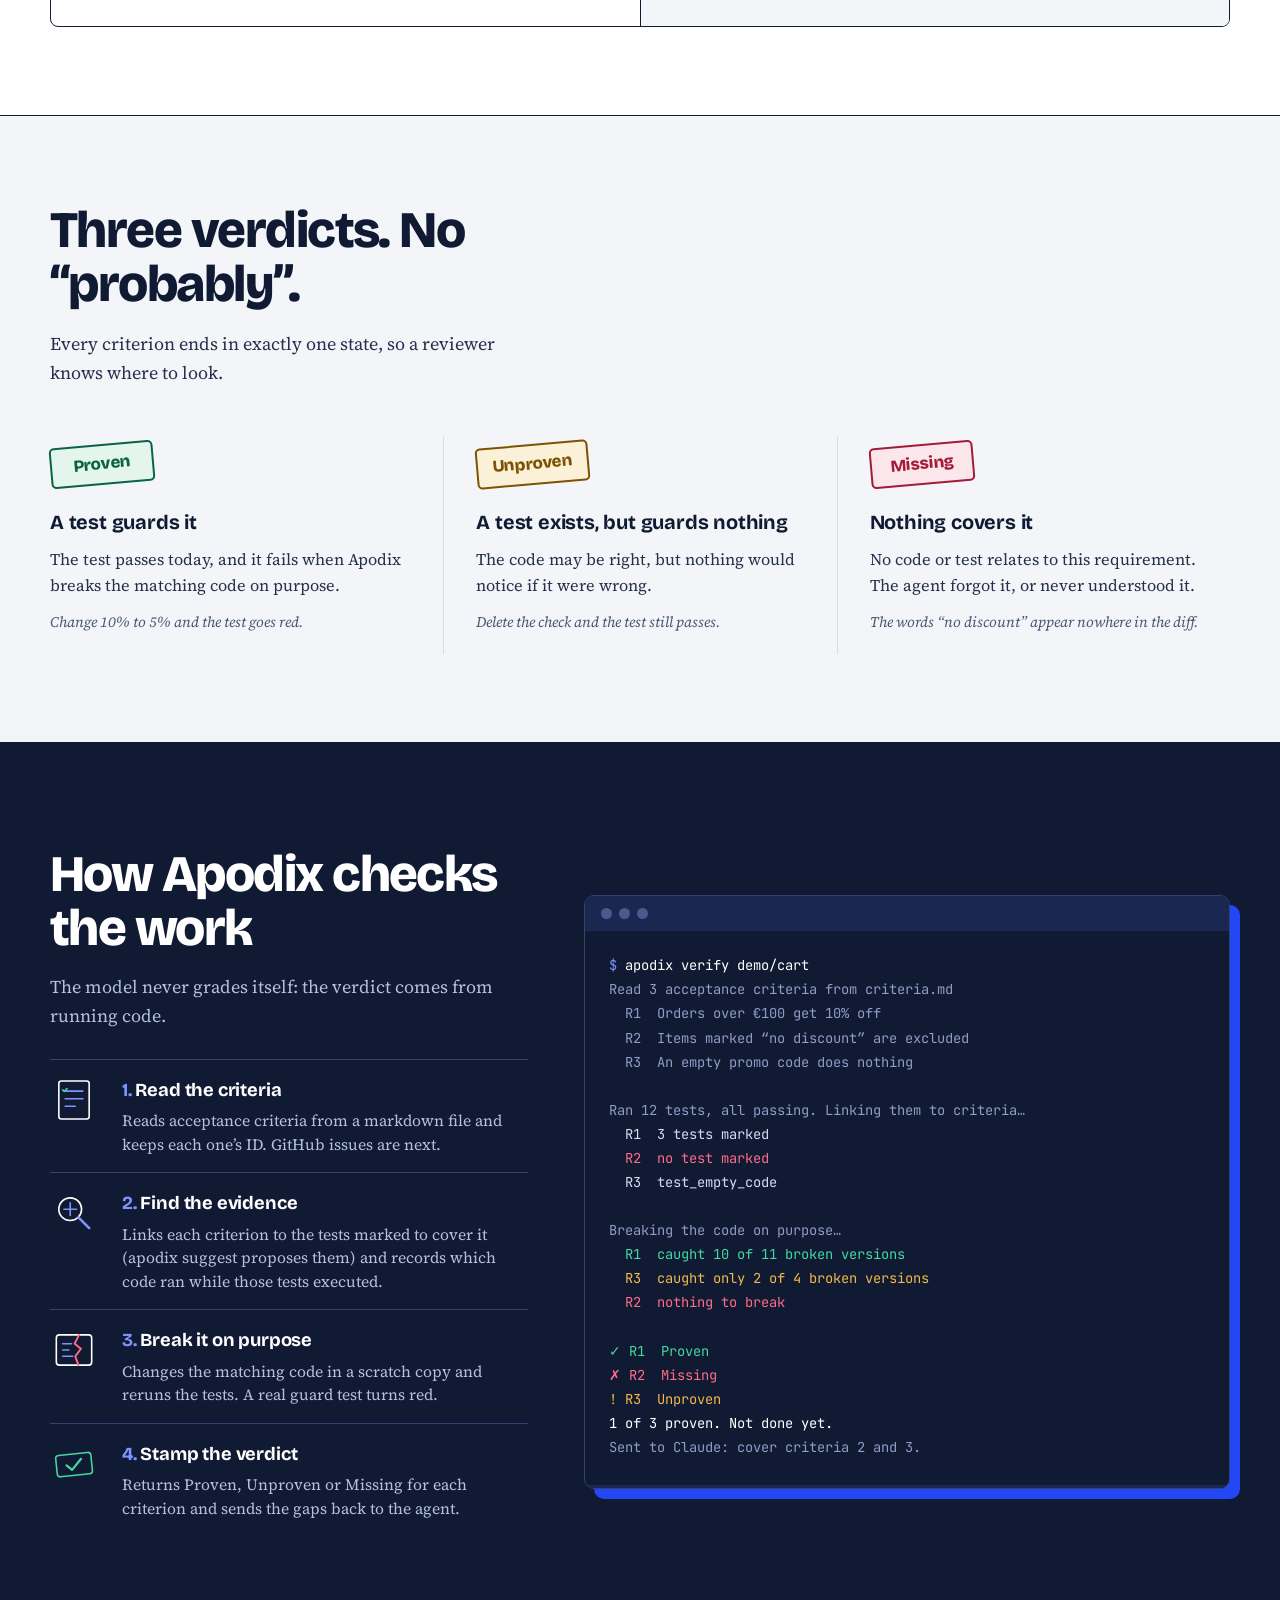
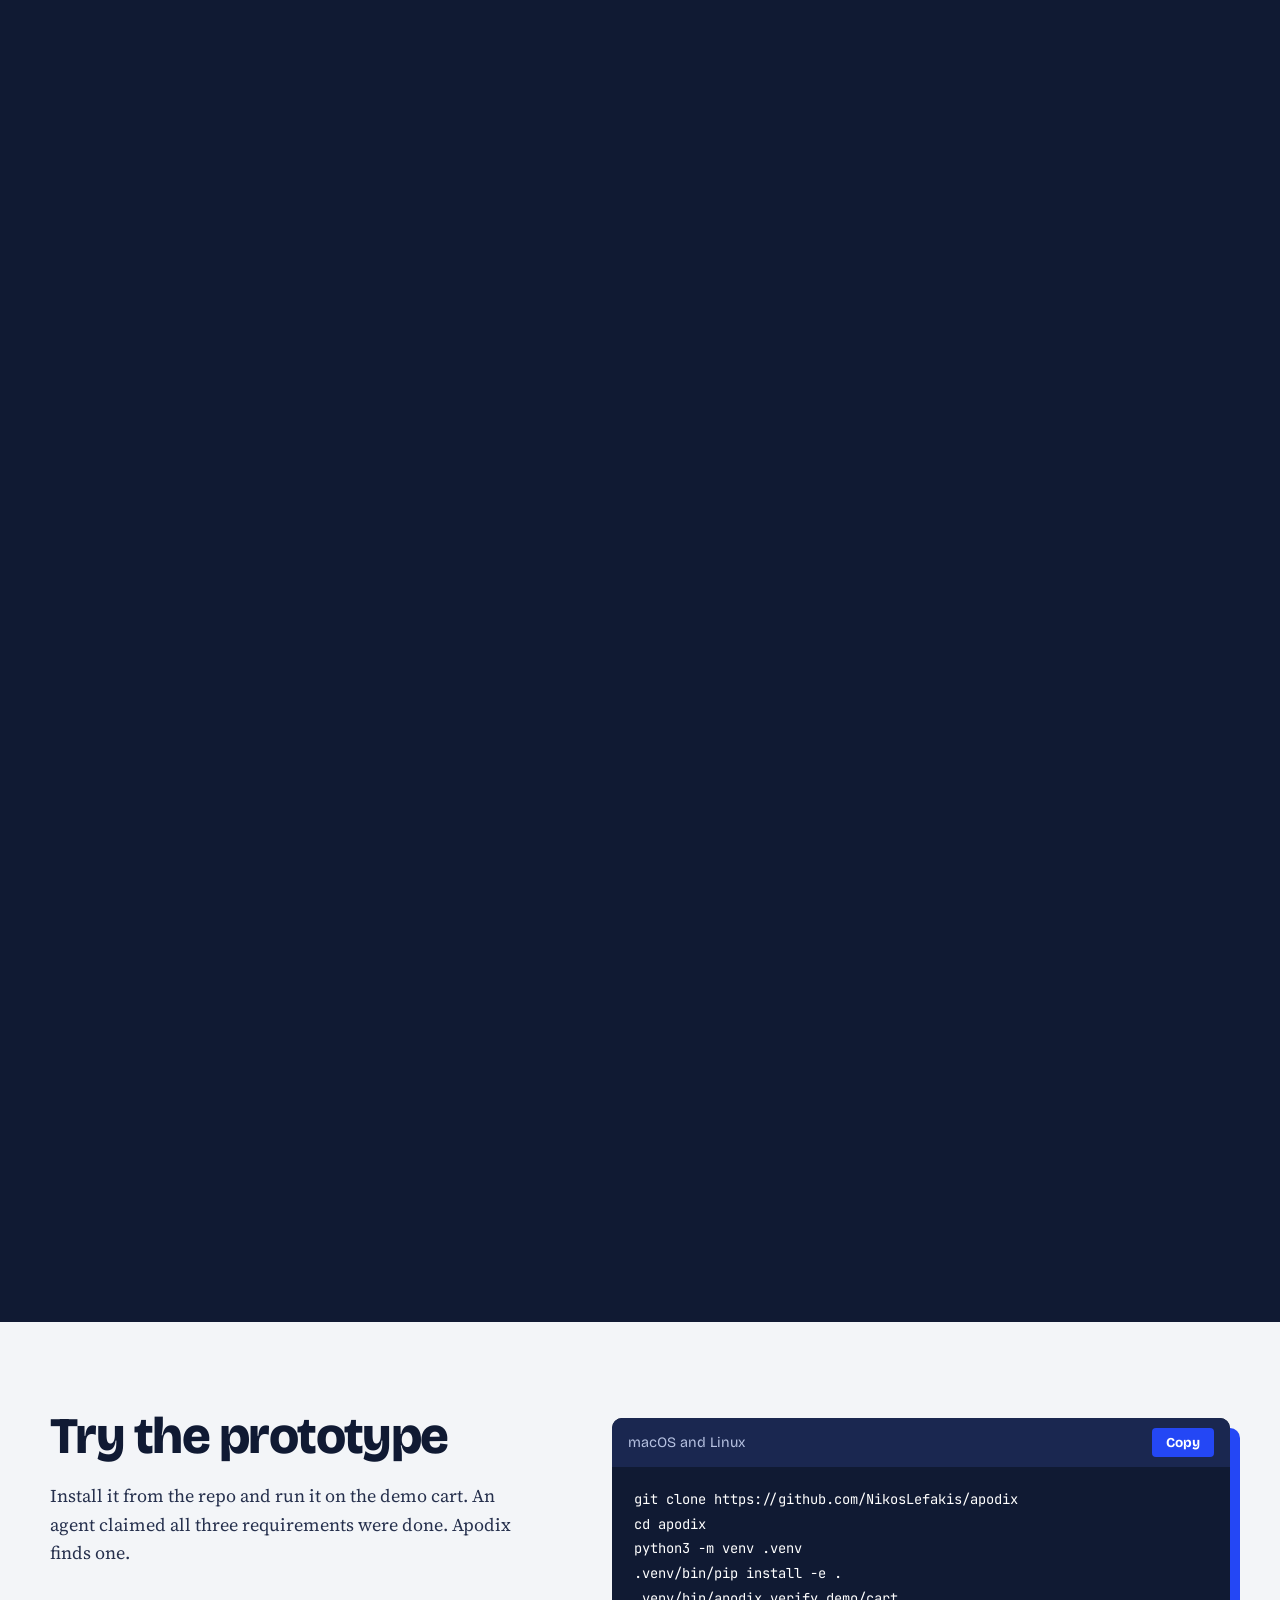
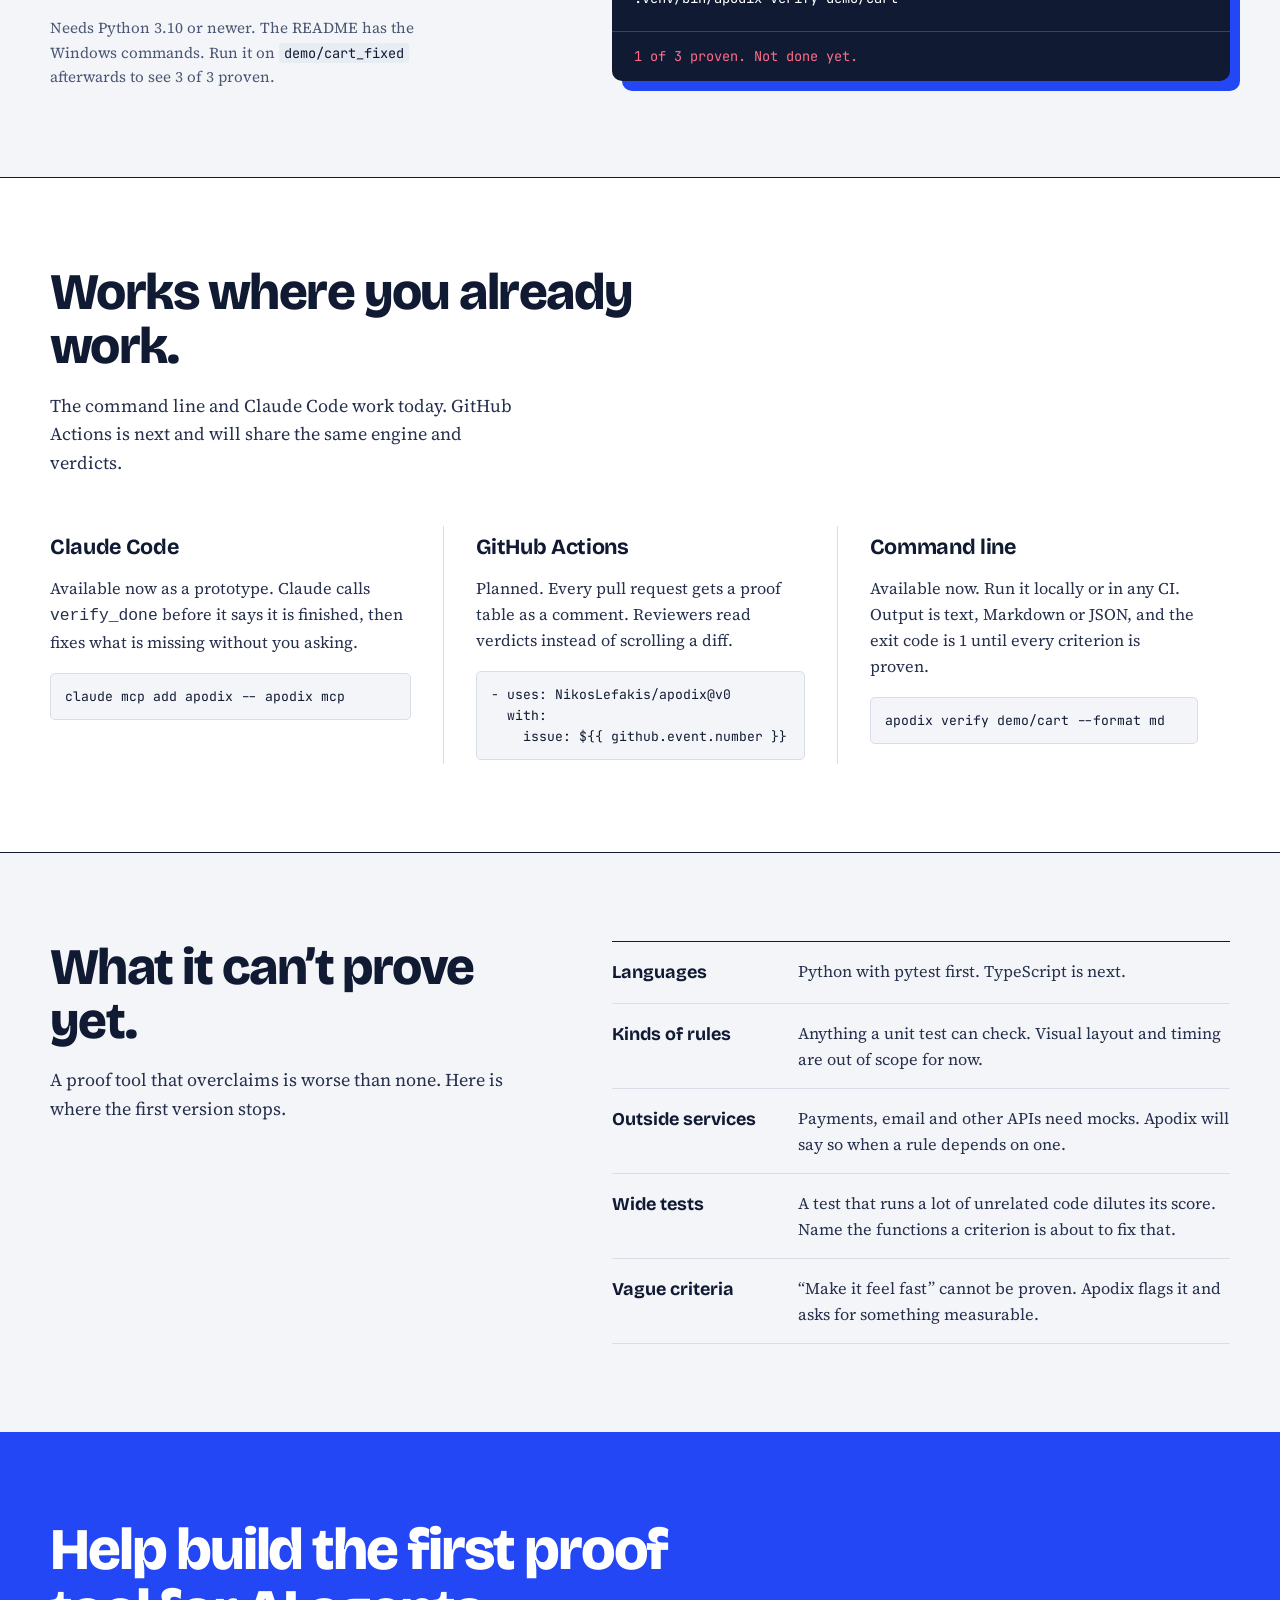
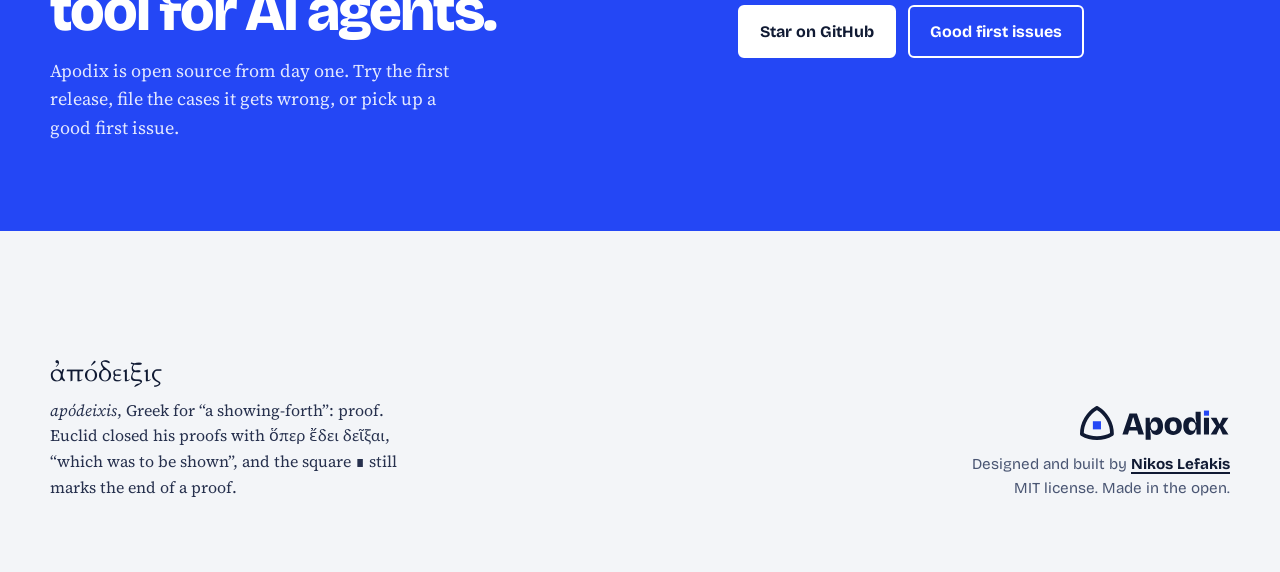
==== commit 16893db7: "Weigh changes by relevance, add suggest, MCP server and hints Trials on humanize and python-semver s" ====
--- a/site/index.html
+++ b/site/index.html
@@ -189,7 +189,7 @@
             <li class="s"><svg viewBox="0 0 76 76" fill="none" stroke="#fff" stroke-width="2.5" stroke-linecap="round" stroke-linejoin="round" aria-hidden="true"><rect x="14" y="8" width="48" height="60" rx="4"/><path d="M24 24h28M24 36h28M24 48h16" stroke="#7F93FF"/><path d="M20 22l2.5 2.5L27 20" stroke="#46D6A0"/></svg>
               <div><h3 data-i18n="how.s1h">Read the criteria</h3><p data-i18n="how.s1p">Reads acceptance criteria from a markdown file and keeps each one’s ID. GitHub issues are next.</p></div></li>
             <li class="s"><svg viewBox="0 0 76 76" fill="none" stroke="#fff" stroke-width="2.5" stroke-linecap="round" stroke-linejoin="round" aria-hidden="true"><circle cx="32" cy="32" r="18"/><path d="M45 45l17 17" stroke="#7F93FF" stroke-width="4"/><path d="M22 32h20M32 22v20" stroke="#7F93FF"/></svg>
-              <div><h3 data-i18n="how.s2h">Find the evidence</h3><p data-i18n="how.s2p">Links each criterion to the tests marked to cover it, and records which code lines those tests ran.</p></div></li>
+              <div><h3 data-i18n="how.s2h">Find the evidence</h3><p data-i18n="how.s2p">Links each criterion to the tests marked to cover it (apodix suggest proposes them) and records which code ran while those tests executed.</p></div></li>
             <li class="s"><svg viewBox="0 0 76 76" fill="none" stroke="#fff" stroke-width="2.5" stroke-linecap="round" stroke-linejoin="round" aria-hidden="true"><rect x="10" y="14" width="56" height="48" rx="5"/><path d="M20 28h14M20 38h10M20 48h16" stroke="#7F93FF"/><path d="M46 14l-7 14 10 8-9 12 5 14" stroke="#FF6B88" stroke-width="3"/></svg>
               <div><h3 data-i18n="how.s3h">Break it on purpose</h3><p data-i18n="how.s3p">Changes the matching code in a scratch copy and reruns the tests. A real guard test turns red.</p></div></li>
             <li class="s"><svg viewBox="0 0 76 76" fill="none" stroke="#fff" stroke-width="2.5" stroke-linecap="round" stroke-linejoin="round" aria-hidden="true"><rect x="10" y="22" width="56" height="34" rx="5" transform="rotate(-6 38 38)" stroke="#46D6A0"/><path d="M26 39l8 8 16-16" stroke="#46D6A0" stroke-width="3.5" transform="rotate(-6 38 38)"/></svg>
@@ -252,11 +252,11 @@
 <section class="fits" id="fits" aria-labelledby="fits-title">
   <div class="wrap">
     <h2 class="section-title" id="fits-title" data-i18n="fits.title">Works where you already work.</h2>
-    <p class="section-lead" data-i18n="fits.lead">Today only the command line exists. The other two are next, and will share the same engine and verdicts.</p>
+    <p class="section-lead" data-i18n="fits.lead">The command line and Claude Code work today. GitHub Actions is next and will share the same engine and verdicts.</p>
     <div class="fits-grid">
       <div class="fit">
         <h3>Claude Code</h3>
-        <p data-i18n-html="fits.a.p">Planned. Claude calls <code>verify_done</code> before it says it is finished, then fixes what is missing without you asking.</p>
+        <p data-i18n-html="fits.a.p">Available now as a prototype. Claude calls <code>verify_done</code> before it says it is finished, then fixes what is missing without you asking.</p>
         <code class="block">claude mcp add apodix -- apodix mcp</code>
       </div>
       <div class="fit">
@@ -286,6 +286,7 @@
       <li data-i18n-html="lim.l1"><b>Languages</b><span>Python with pytest first. TypeScript is next.</span></li>
       <li data-i18n-html="lim.l2"><b>Kinds of rules</b><span>Anything a unit test can check. Visual layout and timing are out of scope for now.</span></li>
       <li data-i18n-html="lim.l3"><b>Outside services</b><span>Payments, email and other APIs need mocks. Apodix will say so when a rule depends on one.</span></li>
+      <li data-i18n-html="lim.l5"><b>Wide tests</b><span>A test that runs a lot of unrelated code dilutes its score. Name the functions a criterion is about to fix that.</span></li>
       <li data-i18n-html="lim.l4"><b>Vague criteria</b><span>“Make it feel fast” cannot be proven. Apodix flags it and asks for something measurable.</span></li>
     </ul>
   </div>
